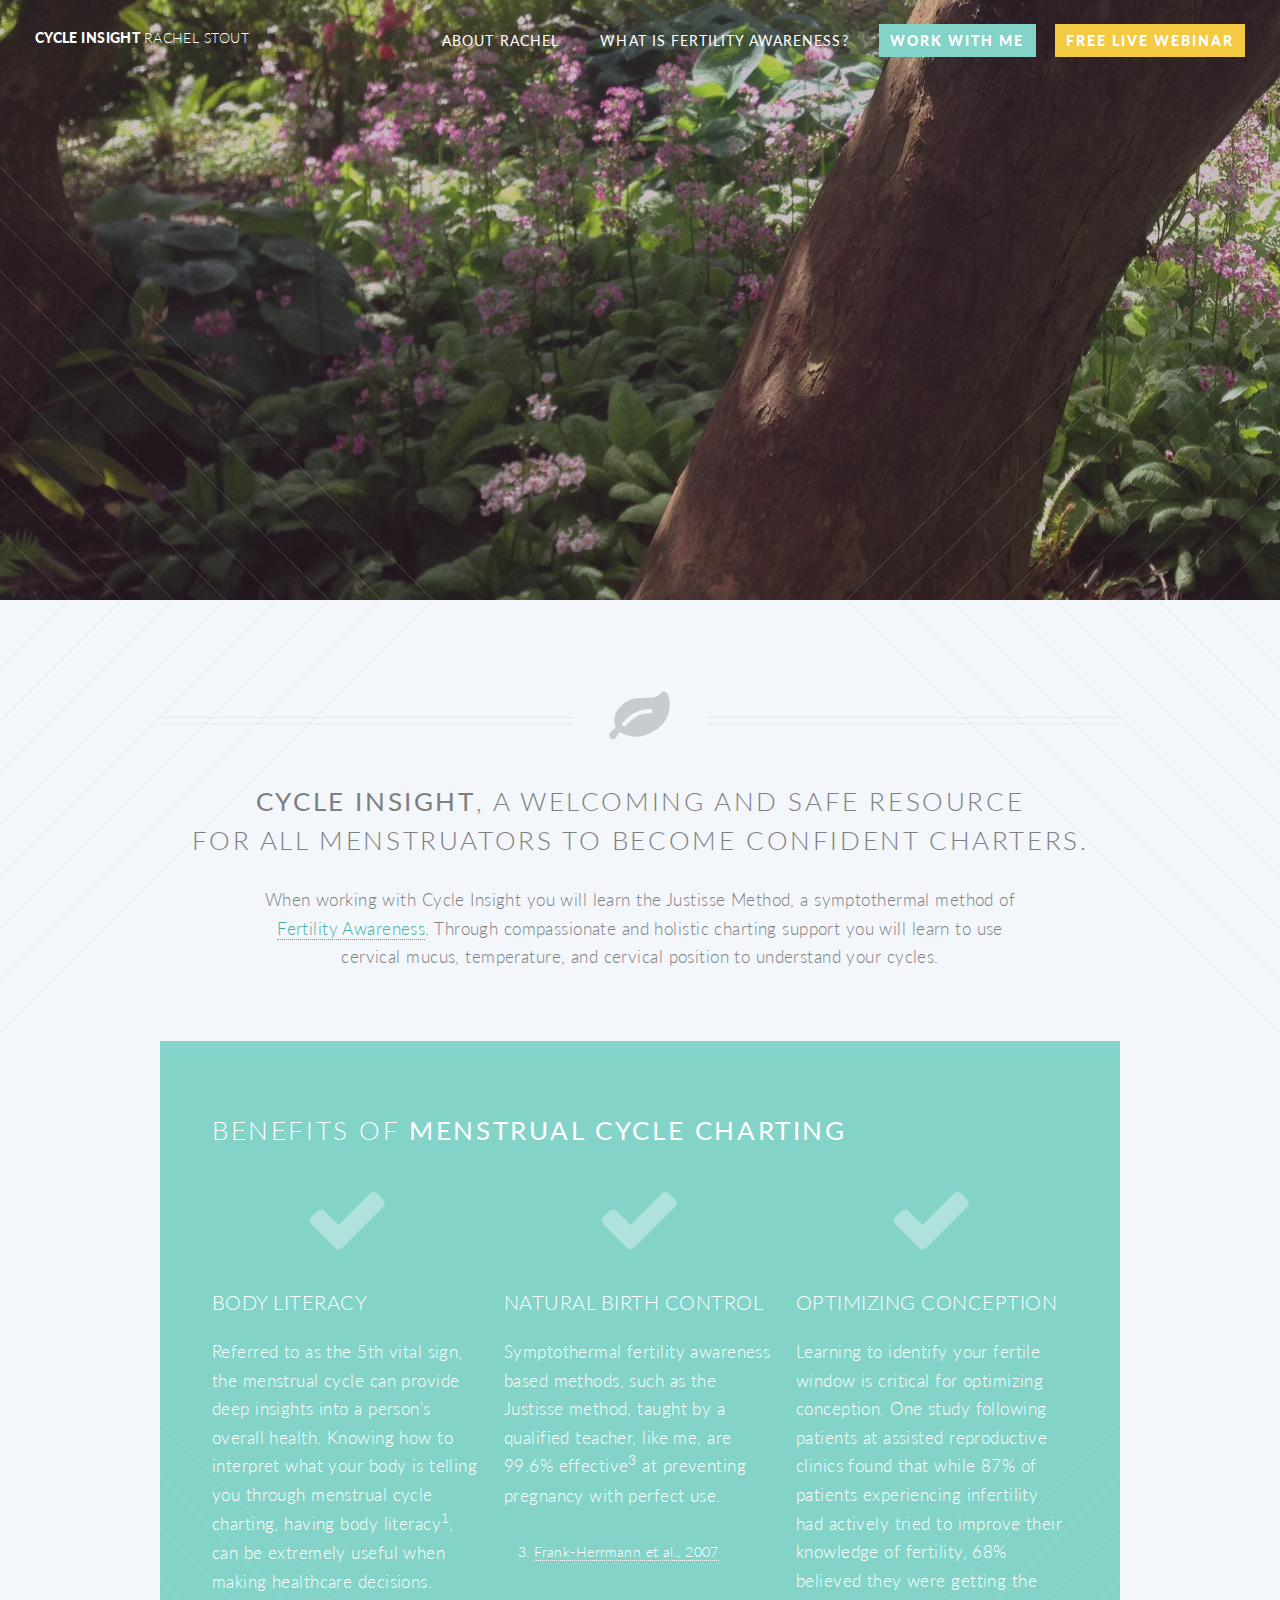
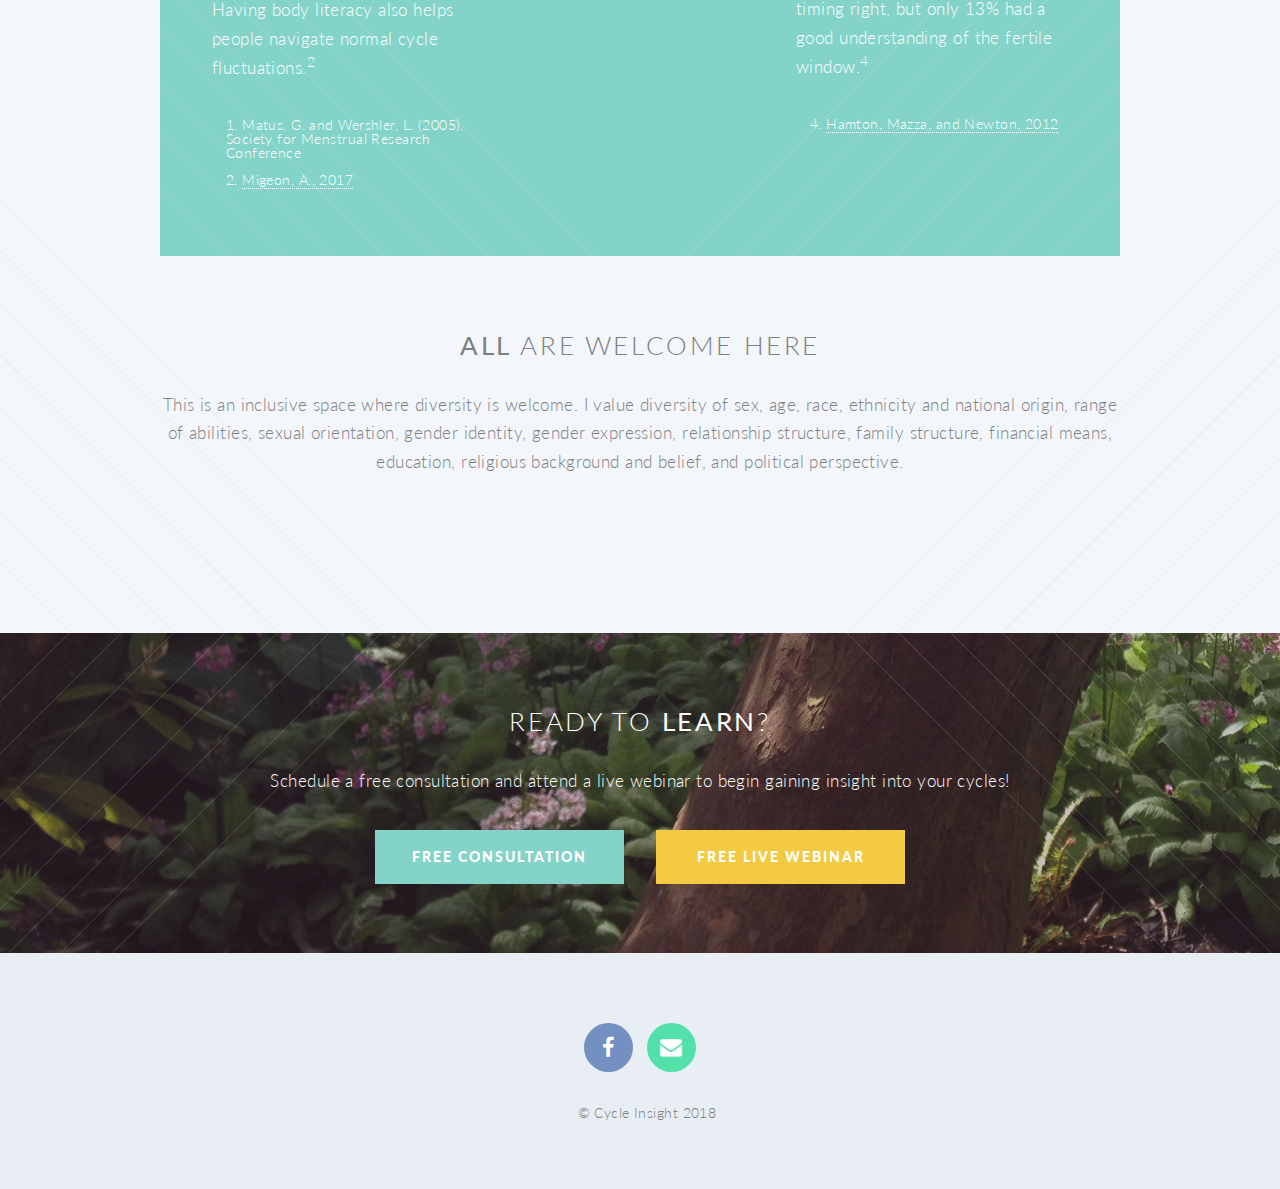
==== index.html @ 5d964f39 "Analytics added" ====
<!DOCTYPE HTML>
<!--
	Cycle Insight Index
-->
<html>
	<head>
		<script src="assets/js/gtag.js"></script>
		<title>Cycle Insight</title>
		<meta charset="utf-8" />
		<meta name="viewport" content="width=device-width, initial-scale=1, user-scalable=no" />
		<link rel="stylesheet" href="assets/css/main.css" />
		<noscript><link rel="stylesheet" href="assets/css/noscript.css" /></noscript>
	</head>
	<body class="index is-preload">
		<div id="page-wrapper">

			<!-- Header -->
				<header id="header" class="alt">
					<h1 id="logo"><a href="index.html">Cycle Insight <span>Rachel Stout</span></a></h1>
					<nav id="nav">
						<ul>
							<li class="current"><a href="about-rachel.html">About Rachel</a></li>
							<li class="current"><a href="fertility-awareness.html">What is Fertility Awareness?</a></li>
							<li><a href="work-with-me.html" class="button primary">Work with Me</a></li>
							<li><a href="webinar.html" class="button promo">Free Live Webinar</a></li>
						</ul>
					</nav>
				</header>

			<!-- Banner -->
				<section id="banner" style="background-image: url('assets/css/images/light-bl.svg'), url('assets/css/images/light-br.svg'), url('assets/css/images/overlay.png'), url('images/rhodie.JPG'); background-position: bottom left, bottom right, top left, top center;">

					<!--
						".inner" is set up as an inline-block so it automatically expands
						in both directions to fit whatever's inside it. This means it won't
						automatically wrap lines, so be sure to use line breaks where
						appropriate (<br />).
					-->
					<div class="inner">

						<header>
							<h2>Cycle Insight</h2>
						</header>
						<p>Justisse Method
						<br />
						Fertility Awareness Education
						<br />
						with <strong>Rachel Stout</strong></p>
						<footer>
							<ul class="buttons stacked">
								<li><a href="#main" class="button fit scrolly">Tell Me More</a></li>
							</ul>
						</footer>

					</div>

				</section>

			<!-- Main -->
				<article id="main">

					<header class="special container">
						<span class="icon fa-leaf"></span>
						<h2><strong>Cycle Insight</strong>, a welcoming and safe resource
						<br />
						for all menstruators to become confident charters.</h2>
						<p>When working with Cycle Insight you will learn the Justisse Method, a symptothermal method of
						<br />
						<a title="What is Fertility Awareness?" href="fertility-awareness.html">Fertility Awareness</a>. Through compassionate and holistic charting support you will learn to use 
						<br />
						cervical mucus, temperature, and cervical position to understand your cycles.</p>
					</header>

					<!-- One -->
						<section class="wrapper style2 container special-alt">
							<header>
								<h2>Benefits of <strong>Menstrual Cycle Charting</strong></h2>
							</header>
							<div class="row gtr-50">
								<div class="col-4 col-12-narrower">
									<section>
										<span class="icon featured fa-check"></span>
										<header>
											<h3>Body Literacy</h3>
										</header>
										<p>Referred to as the 5th vital sign, the menstrual cycle can provide deep insights into a person's overall health. Knowing how to interpret what your body is telling you through menstrual cycle charting, having body literacy<sup>1</sup>, can be extremely useful when making healthcare decisions. Having body literacy also helps people navigate normal cycle fluctuations.<sup>2</sup>  </p>
									</section>		
									<footer id="citation">
										<ul class="citation">
											<li>1. Matus, G. and Wershler, L. (2005). Society for Menstrual Research Conference
												<br>
												<br>
												2. <a href="https://naturalwomanhood.org/cycle-mindfulness-what-happens-when-you-teach-fertility-awareness-to-teen-girls/" target="_blank">Migeon, A., 2017</a></li>
										</ul>
									</footer>								
								</div>
								<div class="col-4 col-12-narrower">
									<section>
										<span class="icon featured fa-check"></span>
										<header>
											<h3>Natural Birth Control</h3>
										</header>
										<p>Symptothermal fertility awareness based methods, such as the Justisse method, taught by a qualified teacher, like me, are 99.6% effective<sup>3</sup> at preventing pregnancy with perfect use.</p>
									</section>
									<footer id="citation">
										<ul class="citation">
											<li>3. <a href="https://doi.org/10.1093/humrep/dem003" target="_blank">Frank-Herrmann et al., 2007</a></li>
										</ul>
									</footer>
									<!--Button
									<footer>
											<ul class="buttons">
												<li><a href="#cta" class="button">Teach me the Justisse Method</a></li>
											</ul>
									</footer>	
									-->
								</div>
								<div class="col-4 col-12-narrower">
									<section>
										<span class="icon featured fa-check"></span>
										<header>
											<h3>Optimizing Conception</h3>
										</header>
										<p>Learning to identify your fertile window is critical for optimizing conception. One study following patients at assisted reproductive clinics found that while 87% of patients experiencing infertility had actively tried to improve their knowledge of fertility, 68% believed they were getting the timing right, but only 13% had a good understanding of the fertile window.<sup>4</sup></p>
									</section>
									<footer id="citation">
											<ul class="citation">
												<li>4. <a href="https://doi.org/10.1111/j.1365-2648.2012.06095.x" target="_blank">Hamton, Mazza, and Newton, 2012</a></li>
											</ul>
										</footer>
								</div>

							</div>
						</section>
				<!-- Two -->
					<section class="wrapper style1 container special">
						<h2><strong>All</strong> are welcome here
						</h2>
						<p>This is an inclusive space where diversity is welcome. I value diversity of sex, age, race, ethnicity and
						national origin, range of abilities, sexual orientation, gender identity, gender expression, relationship structure,
						family structure, financial means, education, religious background and belief, and political perspective.
						</p>
					</section>
				</article>

			<!-- CTA -->
				<section id="cta" style="background-image: url('assets/css/images/light-tl.svg'), url('assets/css/images/light-tr.svg'), url('assets/css/images/overlay.png'), url('images/rhodie.JPG'); background-position: top left, top right, top left, bottom center;">
			
					<header>
						<h2>Ready to <strong>learn</strong>?</h2>
						<p>Schedule a free consultation and attend a live webinar to begin gaining insight into your cycles!</p>
					</header>
					<footer>
						<ul class="buttons">
							<li><a href="https://intakeq.com/booking/fedjic?serviceId=7f5c5184-c394-453c-b98b-23b47ec29991" target="_blank" class="button primary">Free Consultation</a></li>
							<li><a href="webinar.html" class="button promo">Free Live Webinar</a></li>
						</ul>
					</footer>

				</section>

			<!-- Footer -->
				<footer id="footer">

					<ul class="icons">
						<li><a href="#" class="icon circle fa-facebook"><span class="label">Facebook</span></a></li>
						<li><a href="contact.html" class="icon circle fa-envelope"><span class="label">Envelope</span></a></li>
					</ul>

					<ul class="copyright">
						<li>&copy; Cycle Insight 2018</li>
					</ul>

				</footer>

		</div>

		<!-- Scripts -->
			<script src="assets/js/jquery.min.js"></script>
			<script src="assets/js/jquery.dropotron.min.js"></script>
			<script src="assets/js/jquery.scrolly.min.js"></script>
			<script src="assets/js/jquery.scrollex.min.js"></script>
			<script src="assets/js/browser.min.js"></script>
			<script src="assets/js/breakpoints.min.js"></script>
			<script src="assets/js/util.js"></script>
			<script src="assets/js/main.js"></script>

	</body>
</html>
---- assets/css/main.css ----
@import url("font-awesome.min.css");
@import url("https://fonts.googleapis.com/css?family=Lato:300,400,900");

/*
	Cycle Insight
*/

html, body, div, span, applet, object,
iframe, h1, h2, h3, h4, h5, h6, p, blockquote,
pre, a, abbr, acronym, address, big, cite,
code, del, dfn, em, img, ins, kbd, q, s, samp,
small, strike, strong, sub, sup, tt, var, b,
u, i, center, dl, dt, dd, ol, ul, li, fieldset,
form, label, legend, table, caption, tbody,
tfoot, thead, tr, th, td, article, aside,
canvas, details, embed, figure, figcaption,
footer, header, hgroup, menu, nav, output, ruby,
section, summary, time, mark, audio, video {
	margin: 0;
	padding: 0;
	border: 0;
	font-size: 100%;
	font: inherit;
	vertical-align: baseline;}

article, aside, details, figcaption, figure,
footer, header, hgroup, menu, nav, section {
	display: block;}

body {
	line-height: 1;
}

ol, ul {
	list-style: none;
}

blockquote, q {
	quotes: none;
}

	blockquote:before, blockquote:after, q:before, q:after {
		content: '';
		content: none;
	}

table {
	border-collapse: collapse;
	border-spacing: 0;
}

body {
	-webkit-text-size-adjust: none;
}

mark {
	background-color: transparent;
	color: inherit;
}

input::-moz-focus-inner {
	border: 0;
	padding: 0;
}

input, select, textarea {
	-moz-appearance: none;
	-webkit-appearance: none;
	-ms-appearance: none;
	appearance: none;
}

/* Basic */

	html {
		box-sizing: border-box;
	}

	*, *:before, *:after {
		box-sizing: inherit;
	}

	body {
		background: #f3f6fa;
	}

		body.is-preload *, body.is-preload *:before, body.is-preload *:after {
			-moz-animation: none !important;
			-webkit-animation: none !important;
			-ms-animation: none !important;
			animation: none !important;
			-moz-transition: none !important;
			-webkit-transition: none !important;
			-ms-transition: none !important;
			transition: none !important;
		}

	body, input, select, textarea {
		color: #7c8081;
		font-family: 'Lato', sans-serif;
		font-size: 15pt;
		font-weight: 300;
		letter-spacing: 0.025em;
		line-height: 1.75em;
	}

	a {
		-moz-transition: color 0.2s ease-in-out, border-color 0.2s ease-in-out, background-color 0.2s ease-in-out;
		-webkit-transition: color 0.2s ease-in-out, border-color 0.2s ease-in-out, background-color 0.2s ease-in-out;
		-ms-transition: color 0.2s ease-in-out, border-color 0.2s ease-in-out, background-color 0.2s ease-in-out;
		transition: color 0.2s ease-in-out, border-color 0.2s ease-in-out, background-color 0.2s ease-in-out;
		color: #3fb1a3;
		text-decoration: none;
		border-bottom: dotted 1px;
	}

		a:hover {
			border-bottom-color: transparent;
		}

	strong, b {
		font-weight: 400;
	}

	p, ul, ol, dl, table, blockquote {
		margin: 0 0 2em 0;
	}

	h1, h2, h3, h4, h5, h6 {
		color: inherit;
		font-weight: 300;
		line-height: 1.75em;
		margin-bottom: 1em;
		text-transform: uppercase;
	}

		h1 a, h2 a, h3 a, h4 a, h5 a, h6 a {
			color: inherit;
			text-decoration: none;
			border: 0;
		}

	h2 {
		font-size: 1.5em;
		letter-spacing: 0.1em;
	}

	h3 {
		font-size: 1.15em;
		letter-spacing: 0.025em;
	}

	sub {
		font-size: 0.8em;
		position: relative;
		top: 0.5em;
	}

	sup {
		font-size: 0.8em;
		position: relative;
		top: -0.5em;
	}

	hr {
		border-top: solid 1px rgba(124, 128, 129, 0.2);
		border: 0;
		margin-bottom: 1.5em;
	}

	blockquote {
		border-left: solid 0.5em rgba(124, 128, 129, 0.2);
		font-style: italic;
		padding: 1em 0 1em 2em;
	}

/* Container */

	.container {
		margin: 0 auto;
		max-width: 100%;
		width: 1400px;
	}

		.container.medium {
			width: 1050px;
		}

		@media screen and (max-width: 1680px) {

			.container {
				width: 1200px;
			}

				.container.medium {
					width: 900px;
				}

		}

		@media screen and (max-width: 1280px) {

			.container {
				width: 960px;
			}

				.container.medium {
					width: 735px;
				}

		}

		@media screen and (max-width: 1148px) {

			.container {
				width: 95%;
			}

				.container.medium {
					width: 71.25%;
				}

		}

		@media screen and (max-width: 840px) {

			.container {
				width: 95%;
			}

				.container.medium {
					width: 95%;
				}

		}

		@media screen and (max-width: 736px) {

			.container {
				width: 100%;
			}

				.container.medium {
					width: 100%;
				}

		}

/* Row */

	.row {
		display: flex;
		flex-wrap: wrap;
		box-sizing: border-box;
		align-items: stretch;
	}

		.row > * {
			box-sizing: border-box;
		}

		.row.gtr-uniform > * > :last-child {
			margin-bottom: 0;
		}

		.row.aln-left {
			justify-content: flex-start;
		}

		.row.aln-center {
			justify-content: center;
		}

		.row.aln-right {
			justify-content: flex-end;
		}

		.row.aln-top {
			align-items: flex-start;
		}

		.row.aln-middle {
			align-items: center;
		}

		.row.aln-bottom {
			align-items: flex-end;
		}

		.row > .imp {
			order: -1;
		}

		.row > .col-1 {
			width: 8.3333333333%;
		}

		.row > .off-1 {
			margin-left: 8.3333333333%;
		}

		.row > .col-2 {
			width: 16.6666666667%;
		}

		.row > .off-2 {
			margin-left: 16.6666666667%;
		}

		.row > .col-3 {
			width: 25%;
		}

		.row > .off-3 {
			margin-left: 25%;
		}

		.row > .col-4 {
			width: 33.3333333333%;
		}

		.row > .off-4 {
			margin-left: 33.3333333333%;
		}

		.row > .col-5 {
			width: 41.6666666667%;
		}

		.row > .off-5 {
			margin-left: 41.6666666667%;
		}

		.row > .col-6 {
			width: 50%;
		}

		.row > .off-6 {
			margin-left: 50%;
		}

		.row > .col-7 {
			width: 58.3333333333%;
		}

		.row > .off-7 {
			margin-left: 58.3333333333%;
		}

		.row > .col-8 {
			width: 66.6666666667%;
		}

		.row > .off-8 {
			margin-left: 66.6666666667%;
		}

		.row > .col-9 {
			width: 75%;
		}

		.row > .off-9 {
			margin-left: 75%;
		}

		.row > .col-10 {
			width: 83.3333333333%;
		}

		.row > .off-10 {
			margin-left: 83.3333333333%;
		}

		.row > .col-11 {
			width: 91.6666666667%;
		}

		.row > .off-11 {
			margin-left: 91.6666666667%;
		}

		.row > .col-12 {
			width: 100%;
		}

		.row > .off-12 {
			margin-left: 100%;
		}

		.row.gtr-0 {
			margin-top: 0px;
			margin-left: 0px;
		}

			.row.gtr-0 > * {
				padding: 0px 0 0 0px;
			}

			.row.gtr-0.gtr-uniform {
				margin-top: 0px;
			}

				.row.gtr-0.gtr-uniform > * {
					padding-top: 0px;
				}

		.row.gtr-25 {
			margin-top: -12.5px;
			margin-left: -12.5px;
		}

			.row.gtr-25 > * {
				padding: 12.5px 0 0 12.5px;
			}

			.row.gtr-25.gtr-uniform {
				margin-top: -12.5px;
			}

				.row.gtr-25.gtr-uniform > * {
					padding-top: 12.5px;
				}

		.row.gtr-50 {
			margin-top: -25px;
			margin-left: -25px;
		}

			.row.gtr-50 > * {
				padding: 25px 0 0 25px;
			}

			.row.gtr-50.gtr-uniform {
				margin-top: -25px;
			}

				.row.gtr-50.gtr-uniform > * {
					padding-top: 25px;
				}

		.row {
			margin-top: -50px;
			margin-left: -50px;
		}

			.row > * {
				padding: 50px 0 0 50px;
			}

			.row.gtr-uniform {
				margin-top: -50px;
			}

				.row.gtr-uniform > * {
					padding-top: 50px;
				}

		.row.gtr-150 {
			margin-top: -75px;
			margin-left: -75px;
		}

			.row.gtr-150 > * {
				padding: 75px 0 0 75px;
			}

			.row.gtr-150.gtr-uniform {
				margin-top: -75px;
			}

				.row.gtr-150.gtr-uniform > * {
					padding-top: 75px;
				}

		.row.gtr-200 {
			margin-top: -100px;
			margin-left: -100px;
		}

			.row.gtr-200 > * {
				padding: 100px 0 0 100px;
			}

			.row.gtr-200.gtr-uniform {
				margin-top: -100px;
			}

				.row.gtr-200.gtr-uniform > * {
					padding-top: 100px;
				}

		@media screen and (max-width: 1680px) {

			.row {
				display: flex;
				flex-wrap: wrap;
				box-sizing: border-box;
				align-items: stretch;
			}

				.row > * {
					box-sizing: border-box;
				}

				.row.gtr-uniform > * > :last-child {
					margin-bottom: 0;
				}

				.row.aln-left {
					justify-content: flex-start;
				}

				.row.aln-center {
					justify-content: center;
				}

				.row.aln-right {
					justify-content: flex-end;
				}

				.row.aln-top {
					align-items: flex-start;
				}

				.row.aln-middle {
					align-items: center;
				}

				.row.aln-bottom {
					align-items: flex-end;
				}

				.row > .imp-wide {
					order: -1;
				}

				.row > .col-1-wide {
					width: 8.3333333333%;
				}

				.row > .off-1-wide {
					margin-left: 8.3333333333%;
				}

				.row > .col-2-wide {
					width: 16.6666666667%;
				}

				.row > .off-2-wide {
					margin-left: 16.6666666667%;
				}

				.row > .col-3-wide {
					width: 25%;
				}

				.row > .off-3-wide {
					margin-left: 25%;
				}

				.row > .col-4-wide {
					width: 33.3333333333%;
				}

				.row > .off-4-wide {
					margin-left: 33.3333333333%;
				}

				.row > .col-5-wide {
					width: 41.6666666667%;
				}

				.row > .off-5-wide {
					margin-left: 41.6666666667%;
				}

				.row > .col-6-wide {
					width: 50%;
				}

				.row > .off-6-wide {
					margin-left: 50%;
				}

				.row > .col-7-wide {
					width: 58.3333333333%;
				}

				.row > .off-7-wide {
					margin-left: 58.3333333333%;
				}

				.row > .col-8-wide {
					width: 66.6666666667%;
				}

				.row > .off-8-wide {
					margin-left: 66.6666666667%;
				}

				.row > .col-9-wide {
					width: 75%;
				}

				.row > .off-9-wide {
					margin-left: 75%;
				}

				.row > .col-10-wide {
					width: 83.3333333333%;
				}

				.row > .off-10-wide {
					margin-left: 83.3333333333%;
				}

				.row > .col-11-wide {
					width: 91.6666666667%;
				}

				.row > .off-11-wide {
					margin-left: 91.6666666667%;
				}

				.row > .col-12-wide {
					width: 100%;
				}

				.row > .off-12-wide {
					margin-left: 100%;
				}

				.row.gtr-0 {
					margin-top: 0px;
					margin-left: 0px;
				}

					.row.gtr-0 > * {
						padding: 0px 0 0 0px;
					}

					.row.gtr-0.gtr-uniform {
						margin-top: 0px;
					}

						.row.gtr-0.gtr-uniform > * {
							padding-top: 0px;
						}

				.row.gtr-25 {
					margin-top: -10px;
					margin-left: -10px;
				}

					.row.gtr-25 > * {
						padding: 10px 0 0 10px;
					}

					.row.gtr-25.gtr-uniform {
						margin-top: -10px;
					}

						.row.gtr-25.gtr-uniform > * {
							padding-top: 10px;
						}

				.row.gtr-50 {
					margin-top: -20px;
					margin-left: -20px;
				}

					.row.gtr-50 > * {
						padding: 20px 0 0 20px;
					}

					.row.gtr-50.gtr-uniform {
						margin-top: -20px;
					}

						.row.gtr-50.gtr-uniform > * {
							padding-top: 20px;
						}

				.row {
					margin-top: -40px;
					margin-left: -40px;
				}

					.row > * {
						padding: 40px 0 0 40px;
					}

					.row.gtr-uniform {
						margin-top: -40px;
					}

						.row.gtr-uniform > * {
							padding-top: 40px;
						}

				.row.gtr-150 {
					margin-top: -60px;
					margin-left: -60px;
				}

					.row.gtr-150 > * {
						padding: 60px 0 0 60px;
					}

					.row.gtr-150.gtr-uniform {
						margin-top: -60px;
					}

						.row.gtr-150.gtr-uniform > * {
							padding-top: 60px;
						}

				.row.gtr-200 {
					margin-top: -80px;
					margin-left: -80px;
				}

					.row.gtr-200 > * {
						padding: 80px 0 0 80px;
					}

					.row.gtr-200.gtr-uniform {
						margin-top: -80px;
					}

						.row.gtr-200.gtr-uniform > * {
							padding-top: 80px;
						}

		}

		@media screen and (max-width: 1280px) {

			.row {
				display: flex;
				flex-wrap: wrap;
				box-sizing: border-box;
				align-items: stretch;
			}

				.row > * {
					box-sizing: border-box;
				}

				.row.gtr-uniform > * > :last-child {
					margin-bottom: 0;
				}

				.row.aln-left {
					justify-content: flex-start;
				}

				.row.aln-center {
					justify-content: center;
				}

				.row.aln-right {
					justify-content: flex-end;
				}

				.row.aln-top {
					align-items: flex-start;
				}

				.row.aln-middle {
					align-items: center;
				}

				.row.aln-bottom {
					align-items: flex-end;
				}

				.row > .imp-normal {
					order: -1;
				}

				.row > .col-1-normal {
					width: 8.3333333333%;
				}

				.row > .off-1-normal {
					margin-left: 8.3333333333%;
				}

				.row > .col-2-normal {
					width: 16.6666666667%;
				}

				.row > .off-2-normal {
					margin-left: 16.6666666667%;
				}

				.row > .col-3-normal {
					width: 25%;
				}

				.row > .off-3-normal {
					margin-left: 25%;
				}

				.row > .col-4-normal {
					width: 33.3333333333%;
				}

				.row > .off-4-normal {
					margin-left: 33.3333333333%;
				}

				.row > .col-5-normal {
					width: 41.6666666667%;
				}

				.row > .off-5-normal {
					margin-left: 41.6666666667%;
				}

				.row > .col-6-normal {
					width: 50%;
				}

				.row > .off-6-normal {
					margin-left: 50%;
				}

				.row > .col-7-normal {
					width: 58.3333333333%;
				}

				.row > .off-7-normal {
					margin-left: 58.3333333333%;
				}

				.row > .col-8-normal {
					width: 66.6666666667%;
				}

				.row > .off-8-normal {
					margin-left: 66.6666666667%;
				}

				.row > .col-9-normal {
					width: 75%;
				}

				.row > .off-9-normal {
					margin-left: 75%;
				}

				.row > .col-10-normal {
					width: 83.3333333333%;
				}

				.row > .off-10-normal {
					margin-left: 83.3333333333%;
				}

				.row > .col-11-normal {
					width: 91.6666666667%;
				}

				.row > .off-11-normal {
					margin-left: 91.6666666667%;
				}

				.row > .col-12-normal {
					width: 100%;
				}

				.row > .off-12-normal {
					margin-left: 100%;
				}

				.row.gtr-0 {
					margin-top: 0px;
					margin-left: 0px;
				}

					.row.gtr-0 > * {
						padding: 0px 0 0 0px;
					}

					.row.gtr-0.gtr-uniform {
						margin-top: 0px;
					}

						.row.gtr-0.gtr-uniform > * {
							padding-top: 0px;
						}

				.row.gtr-25 {
					margin-top: -10px;
					margin-left: -10px;
				}

					.row.gtr-25 > * {
						padding: 10px 0 0 10px;
					}

					.row.gtr-25.gtr-uniform {
						margin-top: -10px;
					}

						.row.gtr-25.gtr-uniform > * {
							padding-top: 10px;
						}

				.row.gtr-50 {
					margin-top: -20px;
					margin-left: -20px;
				}

					.row.gtr-50 > * {
						padding: 20px 0 0 20px;
					}

					.row.gtr-50.gtr-uniform {
						margin-top: -20px;
					}

						.row.gtr-50.gtr-uniform > * {
							padding-top: 20px;
						}

				.row {
					margin-top: -40px;
					margin-left: -40px;
				}

					.row > * {
						padding: 40px 0 0 40px;
					}

					.row.gtr-uniform {
						margin-top: -40px;
					}

						.row.gtr-uniform > * {
							padding-top: 40px;
						}

				.row.gtr-150 {
					margin-top: -60px;
					margin-left: -60px;
				}

					.row.gtr-150 > * {
						padding: 60px 0 0 60px;
					}

					.row.gtr-150.gtr-uniform {
						margin-top: -60px;
					}

						.row.gtr-150.gtr-uniform > * {
							padding-top: 60px;
						}

				.row.gtr-200 {
					margin-top: -80px;
					margin-left: -80px;
				}

					.row.gtr-200 > * {
						padding: 80px 0 0 80px;
					}

					.row.gtr-200.gtr-uniform {
						margin-top: -80px;
					}

						.row.gtr-200.gtr-uniform > * {
							padding-top: 80px;
						}

		}

		@media screen and (max-width: 1148px) {

			.row {
				display: flex;
				flex-wrap: wrap;
				box-sizing: border-box;
				align-items: stretch;
			}

				.row > * {
					box-sizing: border-box;
				}

				.row.gtr-uniform > * > :last-child {
					margin-bottom: 0;
				}

				.row.aln-left {
					justify-content: flex-start;
				}

				.row.aln-center {
					justify-content: center;
				}

				.row.aln-right {
					justify-content: flex-end;
				}

				.row.aln-top {
					align-items: flex-start;
				}

				.row.aln-middle {
					align-items: center;
				}

				.row.aln-bottom {
					align-items: flex-end;
				}

				.row > .imp-narrow {
					order: -1;
				}

				.row > .col-1-narrow {
					width: 8.3333333333%;
				}

				.row > .off-1-narrow {
					margin-left: 8.3333333333%;
				}

				.row > .col-2-narrow {
					width: 16.6666666667%;
				}

				.row > .off-2-narrow {
					margin-left: 16.6666666667%;
				}

				.row > .col-3-narrow {
					width: 25%;
				}

				.row > .off-3-narrow {
					margin-left: 25%;
				}

				.row > .col-4-narrow {
					width: 33.3333333333%;
				}

				.row > .off-4-narrow {
					margin-left: 33.3333333333%;
				}

				.row > .col-5-narrow {
					width: 41.6666666667%;
				}

				.row > .off-5-narrow {
					margin-left: 41.6666666667%;
				}

				.row > .col-6-narrow {
					width: 50%;
				}

				.row > .off-6-narrow {
					margin-left: 50%;
				}

				.row > .col-7-narrow {
					width: 58.3333333333%;
				}

				.row > .off-7-narrow {
					margin-left: 58.3333333333%;
				}

				.row > .col-8-narrow {
					width: 66.6666666667%;
				}

				.row > .off-8-narrow {
					margin-left: 66.6666666667%;
				}

				.row > .col-9-narrow {
					width: 75%;
				}

				.row > .off-9-narrow {
					margin-left: 75%;
				}

				.row > .col-10-narrow {
					width: 83.3333333333%;
				}

				.row > .off-10-narrow {
					margin-left: 83.3333333333%;
				}

				.row > .col-11-narrow {
					width: 91.6666666667%;
				}

				.row > .off-11-narrow {
					margin-left: 91.6666666667%;
				}

				.row > .col-12-narrow {
					width: 100%;
				}

				.row > .off-12-narrow {
					margin-left: 100%;
				}

				.row.gtr-0 {
					margin-top: 0px;
					margin-left: 0px;
				}

					.row.gtr-0 > * {
						padding: 0px 0 0 0px;
					}

					.row.gtr-0.gtr-uniform {
						margin-top: 0px;
					}

						.row.gtr-0.gtr-uniform > * {
							padding-top: 0px;
						}

				.row.gtr-25 {
					margin-top: -7.5px;
					margin-left: -7.5px;
				}

					.row.gtr-25 > * {
						padding: 7.5px 0 0 7.5px;
					}

					.row.gtr-25.gtr-uniform {
						margin-top: -7.5px;
					}

						.row.gtr-25.gtr-uniform > * {
							padding-top: 7.5px;
						}

				.row.gtr-50 {
					margin-top: -15px;
					margin-left: -15px;
				}

					.row.gtr-50 > * {
						padding: 15px 0 0 15px;
					}

					.row.gtr-50.gtr-uniform {
						margin-top: -15px;
					}

						.row.gtr-50.gtr-uniform > * {
							padding-top: 15px;
						}

				.row {
					margin-top: -30px;
					margin-left: -30px;
				}

					.row > * {
						padding: 30px 0 0 30px;
					}

					.row.gtr-uniform {
						margin-top: -30px;
					}

						.row.gtr-uniform > * {
							padding-top: 30px;
						}

				.row.gtr-150 {
					margin-top: -45px;
					margin-left: -45px;
				}

					.row.gtr-150 > * {
						padding: 45px 0 0 45px;
					}

					.row.gtr-150.gtr-uniform {
						margin-top: -45px;
					}

						.row.gtr-150.gtr-uniform > * {
							padding-top: 45px;
						}

				.row.gtr-200 {
					margin-top: -60px;
					margin-left: -60px;
				}

					.row.gtr-200 > * {
						padding: 60px 0 0 60px;
					}

					.row.gtr-200.gtr-uniform {
						margin-top: -60px;
					}

						.row.gtr-200.gtr-uniform > * {
							padding-top: 60px;
						}

		}

		@media screen and (max-width: 840px) {

			.row {
				display: flex;
				flex-wrap: wrap;
				box-sizing: border-box;
				align-items: stretch;
			}

				.row > * {
					box-sizing: border-box;
				}

				.row.gtr-uniform > * > :last-child {
					margin-bottom: 0;
				}

				.row.aln-left {
					justify-content: flex-start;
				}

				.row.aln-center {
					justify-content: center;
				}

				.row.aln-right {
					justify-content: flex-end;
				}

				.row.aln-top {
					align-items: flex-start;
				}

				.row.aln-middle {
					align-items: center;
				}

				.row.aln-bottom {
					align-items: flex-end;
				}

				.row > .imp-narrower {
					order: -1;
				}

				.row > .col-1-narrower {
					width: 8.3333333333%;
				}

				.row > .off-1-narrower {
					margin-left: 8.3333333333%;
				}

				.row > .col-2-narrower {
					width: 16.6666666667%;
				}

				.row > .off-2-narrower {
					margin-left: 16.6666666667%;
				}

				.row > .col-3-narrower {
					width: 25%;
				}

				.row > .off-3-narrower {
					margin-left: 25%;
				}

				.row > .col-4-narrower {
					width: 33.3333333333%;
				}

				.row > .off-4-narrower {
					margin-left: 33.3333333333%;
				}

				.row > .col-5-narrower {
					width: 41.6666666667%;
				}

				.row > .off-5-narrower {
					margin-left: 41.6666666667%;
				}

				.row > .col-6-narrower {
					width: 50%;
				}

				.row > .off-6-narrower {
					margin-left: 50%;
				}

				.row > .col-7-narrower {
					width: 58.3333333333%;
				}

				.row > .off-7-narrower {
					margin-left: 58.3333333333%;
				}

				.row > .col-8-narrower {
					width: 66.6666666667%;
				}

				.row > .off-8-narrower {
					margin-left: 66.6666666667%;
				}

				.row > .col-9-narrower {
					width: 75%;
				}

				.row > .off-9-narrower {
					margin-left: 75%;
				}

				.row > .col-10-narrower {
					width: 83.3333333333%;
				}

				.row > .off-10-narrower {
					margin-left: 83.3333333333%;
				}

				.row > .col-11-narrower {
					width: 91.6666666667%;
				}

				.row > .off-11-narrower {
					margin-left: 91.6666666667%;
				}

				.row > .col-12-narrower {
					width: 100%;
				}

				.row > .off-12-narrower {
					margin-left: 100%;
				}

				.row.gtr-0 {
					margin-top: 0px;
					margin-left: 0px;
				}

					.row.gtr-0 > * {
						padding: 0px 0 0 0px;
					}

					.row.gtr-0.gtr-uniform {
						margin-top: 0px;
					}

						.row.gtr-0.gtr-uniform > * {
							padding-top: 0px;
						}

				.row.gtr-25 {
					margin-top: -7.5px;
					margin-left: -7.5px;
				}

					.row.gtr-25 > * {
						padding: 7.5px 0 0 7.5px;
					}

					.row.gtr-25.gtr-uniform {
						margin-top: -7.5px;
					}

						.row.gtr-25.gtr-uniform > * {
							padding-top: 7.5px;
						}

				.row.gtr-50 {
					margin-top: -15px;
					margin-left: -15px;
				}

					.row.gtr-50 > * {
						padding: 15px 0 0 15px;
					}

					.row.gtr-50.gtr-uniform {
						margin-top: -15px;
					}

						.row.gtr-50.gtr-uniform > * {
							padding-top: 15px;
						}

				.row {
					margin-top: -30px;
					margin-left: -30px;
				}

					.row > * {
						padding: 30px 0 0 30px;
					}

					.row.gtr-uniform {
						margin-top: -30px;
					}

						.row.gtr-uniform > * {
							padding-top: 30px;
						}

				.row.gtr-150 {
					margin-top: -45px;
					margin-left: -45px;
				}

					.row.gtr-150 > * {
						padding: 45px 0 0 45px;
					}

					.row.gtr-150.gtr-uniform {
						margin-top: -45px;
					}

						.row.gtr-150.gtr-uniform > * {
							padding-top: 45px;
						}

				.row.gtr-200 {
					margin-top: -60px;
					margin-left: -60px;
				}

					.row.gtr-200 > * {
						padding: 60px 0 0 60px;
					}

					.row.gtr-200.gtr-uniform {
						margin-top: -60px;
					}

						.row.gtr-200.gtr-uniform > * {
							padding-top: 60px;
						}

		}

		@media screen and (max-width: 736px) {

			.row {
				display: flex;
				flex-wrap: wrap;
				box-sizing: border-box;
				align-items: stretch;
			}

				.row > * {
					box-sizing: border-box;
				}

				.row.gtr-uniform > * > :last-child {
					margin-bottom: 0;
				}

				.row.aln-left {
					justify-content: flex-start;
				}

				.row.aln-center {
					justify-content: center;
				}

				.row.aln-right {
					justify-content: flex-end;
				}

				.row.aln-top {
					align-items: flex-start;
				}

				.row.aln-middle {
					align-items: center;
				}

				.row.aln-bottom {
					align-items: flex-end;
				}

				.row > .imp-mobile {
					order: -1;
				}

				.row > .col-1-mobile {
					width: 8.3333333333%;
				}

				.row > .off-1-mobile {
					margin-left: 8.3333333333%;
				}

				.row > .col-2-mobile {
					width: 16.6666666667%;
				}

				.row > .off-2-mobile {
					margin-left: 16.6666666667%;
				}

				.row > .col-3-mobile {
					width: 25%;
				}

				.row > .off-3-mobile {
					margin-left: 25%;
				}

				.row > .col-4-mobile {
					width: 33.3333333333%;
				}

				.row > .off-4-mobile {
					margin-left: 33.3333333333%;
				}

				.row > .col-5-mobile {
					width: 41.6666666667%;
				}

				.row > .off-5-mobile {
					margin-left: 41.6666666667%;
				}

				.row > .col-6-mobile {
					width: 50%;
				}

				.row > .off-6-mobile {
					margin-left: 50%;
				}

				.row > .col-7-mobile {
					width: 58.3333333333%;
				}

				.row > .off-7-mobile {
					margin-left: 58.3333333333%;
				}

				.row > .col-8-mobile {
					width: 66.6666666667%;
				}

				.row > .off-8-mobile {
					margin-left: 66.6666666667%;
				}

				.row > .col-9-mobile {
					width: 75%;
				}

				.row > .off-9-mobile {
					margin-left: 75%;
				}

				.row > .col-10-mobile {
					width: 83.3333333333%;
				}

				.row > .off-10-mobile {
					margin-left: 83.3333333333%;
				}

				.row > .col-11-mobile {
					width: 91.6666666667%;
				}

				.row > .off-11-mobile {
					margin-left: 91.6666666667%;
				}

				.row > .col-12-mobile {
					width: 100%;
				}

				.row > .off-12-mobile {
					margin-left: 100%;
				}

				.row.gtr-0 {
					margin-top: 0px;
					margin-left: 0px;
				}

					.row.gtr-0 > * {
						padding: 0px 0 0 0px;
					}

					.row.gtr-0.gtr-uniform {
						margin-top: 0px;
					}

						.row.gtr-0.gtr-uniform > * {
							padding-top: 0px;
						}

				.row.gtr-25 {
					margin-top: -7.5px;
					margin-left: -7.5px;
				}

					.row.gtr-25 > * {
						padding: 7.5px 0 0 7.5px;
					}

					.row.gtr-25.gtr-uniform {
						margin-top: -7.5px;
					}

						.row.gtr-25.gtr-uniform > * {
							padding-top: 7.5px;
						}

				.row.gtr-50 {
					margin-top: -15px;
					margin-left: -15px;
				}

					.row.gtr-50 > * {
						padding: 15px 0 0 15px;
					}

					.row.gtr-50.gtr-uniform {
						margin-top: -15px;
					}

						.row.gtr-50.gtr-uniform > * {
							padding-top: 15px;
						}

				.row {
					margin-top: -30px;
					margin-left: -30px;
				}

					.row > * {
						padding: 30px 0 0 30px;
					}

					.row.gtr-uniform {
						margin-top: -30px;
					}

						.row.gtr-uniform > * {
							padding-top: 30px;
						}

				.row.gtr-150 {
					margin-top: -45px;
					margin-left: -45px;
				}

					.row.gtr-150 > * {
						padding: 45px 0 0 45px;
					}

					.row.gtr-150.gtr-uniform {
						margin-top: -45px;
					}

						.row.gtr-150.gtr-uniform > * {
							padding-top: 45px;
						}

				.row.gtr-200 {
					margin-top: -60px;
					margin-left: -60px;
				}

					.row.gtr-200 > * {
						padding: 60px 0 0 60px;
					}

					.row.gtr-200.gtr-uniform {
						margin-top: -60px;
					}

						.row.gtr-200.gtr-uniform > * {
							padding-top: 60px;
						}

		}

/* Section/Article */

	section.special, article.special {
		text-align: center;
	}

	header.major {
		padding-bottom: 2em;
	}

	header.special {
		margin-bottom: 5em;
		padding-top: 7em;
		position: relative;
		text-align: center;
	}

		header.special:before, header.special:after {
			border-bottom: solid 1.5px;
			border-top: solid 1.5px;
			content: '';
			height: 7px;
			opacity: 0.1;
			position: absolute;
			top: 1.75em;
			width: 43%;
		}

		header.special:before {
			left: 0;
		}

		header.special:after {
			right: 0;
		}

		header.special h2 {
			margin-bottom: 0;
		}

		header.special h2 + p {
			margin-bottom: 0;
			padding-top: 1.5em;
		}

		header.special .icon {
			cursor: default;
			height: 7em;
			left: 0;
			position: absolute;
			text-align: center;
			top: 1em;
			width: 100%;
		}

			header.special .icon:before {
				font-size: 3.5em;
				opacity: 0.35;
			}

	footer > :last-child {
		margin-bottom: 0;
	}

	footer.major {
		padding-top: 3em;
	}

/* Form */

	input[type="text"],
	input[type="password"],
	input[type="email"],
	textarea {
		-moz-transition: background-color 0.2s ease-in-out, border-color 0.2s ease-in-out;
		-webkit-transition: background-color 0.2s ease-in-out, border-color 0.2s ease-in-out;
		-ms-transition: background-color 0.2s ease-in-out, border-color 0.2s ease-in-out;
		transition: background-color 0.2s ease-in-out, border-color 0.2s ease-in-out;
		-moz-appearance: none;
		-webkit-appearance: none;
		-ms-appearance: none;
		appearance: none;
		background: none;
		border: solid 1px rgba(124, 128, 129, 0.2);
		border-radius: 0;
		color: inherit;
		display: block;
		padding: 0.75em;
		text-decoration: none;
		width: 100%;
		outline: 0;
	}

		input[type="text"]:focus,
		input[type="password"]:focus,
		input[type="email"]:focus,
		textarea:focus {
			border-color: #83d3c9;
		}

	input[type="text"],
	input[type="password"],
	input[type="email"] {
		line-height: 1em;
	}

	::-webkit-input-placeholder {
		color: inherit;
		opacity: 0.5;
		position: relative;
		top: 3px;
	}

	:-moz-placeholder {
		color: inherit;
		opacity: 0.5;
	}

	::-moz-placeholder {
		color: inherit;
		opacity: 0.5;
	}

	:-ms-input-placeholder {
		color: inherit;
		opacity: 0.5;
	}

/* Image */

	.image {
		border: 0;
		position: relative;
	}

		.image:before {
			background: url("images/overlay.png");
			content: '';
			height: 100%;
			left: 0;
			position: absolute;
			top: 0;
			width: 100%;
		}

		.image.fit {
			display: block;
		}

			.image.fit img {
				display: block;
				width: 100%;
			}

		.image.featured {
			display: block;
			margin: 0 0 2em 0;
		}

			.image.featured img {
				display: block;
				width: 100%;
			}

/* Icon */

	.icon {
		text-decoration: none;
		position: relative;
	}

		.icon:before {
			-moz-osx-font-smoothing: grayscale;
			-webkit-font-smoothing: antialiased;
			font-family: FontAwesome;
			font-style: normal;
			font-weight: normal;
			text-transform: none !important;
		}

		.icon.circle {
			-moz-transition: all 0.2s ease-in-out;
			-webkit-transition: all 0.2s ease-in-out;
			-ms-transition: all 0.2s ease-in-out;
			transition: all 0.2s ease-in-out;
			border: 0;
			border-radius: 100%;
			display: inline-block;
			font-size: 1.25em;
			height: 2.25em;
			left: 0;
			line-height: 2.25em;
			text-align: center;
			text-decoration: none;
			top: 0;
			width: 2.25em;
		}

			.icon.circle:hover {
				top: -0.2em;
			}

			.icon.circle.fa-twitter {
				background: #70aecd;
				color: #fff;
			}

				.icon.circle.fa-twitter:hover {
					background: #7fb7d2;
				}

			.icon.circle.fa-facebook {
				background: #7490c3;
				color: #fff;
			}

				.icon.circle.fa-facebook:hover {
					background: #829bc9;
				}

			.icon.circle.fa-google-plus {
				background: #db6b67;
				color: #fff;
			}

				.icon.circle.fa-google-plus:hover {
					background: #df7b77;
				}

			.icon.circle.fa-github {
				background: #dcad8b;
				color: #fff;
			}

				.icon.circle.fa-github:hover {
					background: #e1b89b;
				}

			.icon.circle.fa-envelope {
				background: #54e0aa;
				color: #fff;
			}

				.icon.circle.fa-envelope:hover {
					background: #97f8b8;
				}

		.icon.featured {
			cursor: default;
			display: block;
			margin: 0 0 1.5em 0;
			opacity: 0.35;
			text-align: center;
		}

			.icon.featured:before {
				font-size: 5em;
				line-height: 1em;
			}

		.icon > .label {
			display: none;
		}

/* List */

	ol {
		list-style: decimal;
		padding-left: 1.25em;
	}

		ol li {
			padding-left: 0.25em;
		}

	ul {
		list-style: disc;
		padding-left: 1em;
	}

		ul li {
			padding-left: 0.5em;
		}

/* Icons */

	ul.icons {
		list-style: none;
		padding-left: 0;
		cursor: default;
	}

		ul.icons li {
			display: inline-block;
			line-height: 1em;
			padding-left: 0.5em;
		}

			ul.icons li:first-child {
				padding-left: 0;
			}

/* Featured Icons */

	ul.featured-icons {
		cursor: default;
		margin: -0.75em 0 0 0;
		opacity: 0.35;
		overflow: hidden;
		position: relative;
		list-style: none;
		padding-left: 0;
	}

		ul.featured-icons li {
			display: block;
			float: left;
			text-align: center;
			width: 50%;
			padding-left: 0;
		}

			ul.featured-icons li .icon {
				display: inline-block;
				font-size: 6.25em;
				height: 1.25em;
				line-height: 1.25em;
				width: 1em;
			}

/* Package Descriptions */
ul.package-desc {
	cursor: default;
	margin: -1em 0 1em 0;
	opacity: 0.95;
	overflow: auto;
	list-style: disc inside;
	padding-left: 0;
}

	ul.package-desc li {
		display: list-item;
		float: left;
		text-align: left;
		width: 100%;
		padding-left: 0;
	}

		ul.package-desc li .icon {
			display: inline-block;
			font-size: 6.25em;
			height: 1.25em;
			line-height: 1.25em;
			width: 1em;
		}


/* Buttons */

	ul.buttons {
		cursor: default;
		list-style: none;
		padding-left: 0;
	}

		ul.buttons:last-child {
			margin-bottom: 0;
		}

		ul.buttons li {
			display: inline-block;
			padding: 0 0 0 1.5em;
		}

			ul.buttons li:first-child {
				padding: 0;
			}

		ul.buttons.stacked li {
			display: block;
			padding: 1.5em 0 0 0;
		}

			ul.buttons.stacked li:first-child {
				padding: 0;
			}

/* Table */

	table {
		width: 100%;
	}

		table.default {
			width: 100%;
		}

			table.default tbody tr {
				border-bottom: solid 1px rgba(124, 128, 129, 0.2);
			}

			table.default td {
				padding: 0.5em 1em 0.5em 1em;
			}

			table.default th {
				font-weight: 400;
				padding: 0.5em 1em 0.5em 1em;
				text-align: left;
			}

			table.default thead {
				background: #7c8081;
				color: #fff;
			}

/* Button */

	input[type="button"],
	input[type="submit"],
	input[type="reset"],
	button,
	.button {
		-moz-appearance: none;
		-webkit-appearance: none;
		-ms-appearance: none;
		appearance: none;
		-moz-transition: color 0.2s ease-in-out, border-color 0.2s ease-in-out, background-color 0.2s ease-in-out;
		-webkit-transition: color 0.2s ease-in-out, border-color 0.2s ease-in-out, background-color 0.2s ease-in-out;
		-ms-transition: color 0.2s ease-in-out, border-color 0.2s ease-in-out, background-color 0.2s ease-in-out;
		transition: color 0.2s ease-in-out, border-color 0.2s ease-in-out, background-color 0.2s ease-in-out;
		background: none;
		border: solid 1px;
		border-radius: 0;
		color: inherit;
		cursor: pointer;
		display: inline-block;
		font-size: 0.8em;
		font-weight: 900;
		letter-spacing: 2px;
		min-width: 18em;
		padding: 0 0.75em;
		line-height: 3.75em;
		text-align: center;
		text-decoration: none;
		text-transform: uppercase;
	}

		input[type="button"]:hover,
		input[type="submit"]:hover,
		input[type="reset"]:hover,
		button:hover,
		.button:hover {
			background: rgba(188, 202, 206, 0.15);
			border-color: inherit;
		}

		input[type="button"].primary,
		input[type="submit"].primary,
		input[type="reset"].primary,
		button.primary,
		.button.primary {
			background: #83d3c9;
			border-color: #83d3c9;
			color: #fff !important;
		}

			input[type="button"].primary:hover,
			input[type="submit"].primary:hover,
			input[type="reset"].primary:hover,
			button.primary:hover,
			.button.primary:hover {
				background: #96dad1 !important;
				border-color: #96dad1 !important;
			}
		
		input[type="button"].promo,
		input[type="submit"].promo,
		input[type="reset"].promo,
		button.promo,
		.button.promo {
			background: #f3ca42;
			border-color: #f3ca42;
			color: #fff !important;
		}

			input[type="button"].promo:hover,
			input[type="submit"].promo:hover,
			input[type="reset"].promo:hover,
			button.promo:hover,
			.button.promo:hover {
				background: #f0d16a !important;
				border-color: #f0d16a !important;
			}

		input[type="button"].fit,
		input[type="submit"].fit,
		input[type="reset"].fit,
		button.fit,
		.button.fit {
			width: 100%;
		}

		input[type="button"].small,
		input[type="submit"].small,
		input[type="reset"].small,
		button.small,
		.button.small {
			font-size: 0.7em;
			min-width: 14em;
			padding: 0.5em 0;
		}

/* Wrapper */

	.wrapper {
		margin-bottom: 5em;
		margin-top: 2em;
		padding: 5em;
	}

		.wrapper.style1 {
			padding: 0;
		}

		.wrapper.style2 {
			background-color: #83d3c9;
			background-image: url("images/light-bl.svg"), url("images/light-br.svg");
			background-position: bottom left, bottom right;
			background-repeat: no-repeat, no-repeat;
			background-size: 25em, 25em;
			color: #fff;
		}

			.wrapper.style2 input[type="button"]:hover,
			.wrapper.style2 input[type="submit"]:hover,
			.wrapper.style2 input[type="reset"]:hover,
			.wrapper.style2 button:hover,
			.wrapper.style2 .button:hover {
				background: rgba(255, 255, 255, 0.15) !important;
			}

			.wrapper.style2 input[type="button"].primary,
			.wrapper.style2 input[type="submit"].primary,
			.wrapper.style2 input[type="reset"].primary,
			.wrapper.style2 button.primary,
			.wrapper.style2 .button.primary {
				background: #fff;
				border-color: #fff;
				color: #83d3c9 !important;
			}

				.wrapper.style2 input[type="button"].primary:hover,
				.wrapper.style2 input[type="submit"].primary:hover,
				.wrapper.style2 input[type="reset"].primary:hover,
				.wrapper.style2 button.primary:hover,
				.wrapper.style2 .button.primary:hover {
					border-color: inherit !important;
					color: #fff !important;
				}

		.wrapper.style3 {
			background: #fff;
			color: inherit;
		}

		.wrapper.style4 {
			background: #fff;
			color: inherit;
			padding: 4em;
		}

/* Header */

	@-moz-keyframes reveal-header {
		0% {
			top: -5em;
		}

		100% {
			top: 0;
		}
	}

	@-webkit-keyframes reveal-header {
		0% {
			top: -5em;
		}

		100% {
			top: 0;
		}
	}

	@-ms-keyframes reveal-header {
		0% {
			top: -5em;
		}

		100% {
			top: 0;
		}
	}

	@keyframes reveal-header {
		0% {
			top: -5em;
		}

		100% {
			top: 0;
		}
	}

	#header {
		background: #fff;
		box-shadow: 0 1px 2px 0 rgba(0, 0, 0, 0.075);
		color: inherit;
		cursor: default;
		font-size: 0.8em;
		left: 0;
		padding: 1em 1.5em;
		position: fixed;
		top: 0;
		width: 100%;
		z-index: 10000;
	}

		#header h1 {
			font-weight: 900;
			margin: 0;
		}

			#header h1 span {
				font-weight: 300;
			}

		#header nav {
			letter-spacing: 0.075em;
			position: absolute;
			right: 1.5em;
			text-transform: uppercase;
			top: 0.75em;
		}

			#header nav ul {
				list-style: none;
				padding-left: 0;
			}

				#header nav ul li {
					display: inline-block;
					margin-left: 1.5em;
					padding-left: 0;
				}

					#header nav ul li > ul {
						display: none;
					}

					#header nav ul li a {
						border: solid 1px transparent;
						color: inherit;
						display: inline-block;
						line-height: 1em;
						padding: 0.6em 0.75em;
						text-decoration: none;
					}

					#header nav ul li input[type="button"],
					#header nav ul li input[type="submit"],
					#header nav ul li input[type="reset"],
					#header nav ul li button,
					#header nav ul li .button {
						font-size: 1em;
						min-width: 0;
						width: auto;
					}

					#header nav ul li.submenu > a {
						text-decoration: none;
					}

						#header nav ul li.submenu > a:before {
							-moz-osx-font-smoothing: grayscale;
							-webkit-font-smoothing: antialiased;
							font-family: FontAwesome;
							font-style: normal;
							font-weight: normal;
							text-transform: none !important;
						}

						#header nav ul li.submenu > a:before {
							content: '\f107';
							margin-right: 0.65em;
						}

					#header nav ul li.active > a, #header nav ul li:hover > a {
						-moz-transition: all 0.2s ease-in-out;
						-webkit-transition: all 0.2s ease-in-out;
						-ms-transition: all 0.2s ease-in-out;
						transition: all 0.2s ease-in-out;
						background: rgba(188, 202, 206, 0.15);
					}

					#header nav ul li.current > a {
						font-weight: normal;
					}

		#header.reveal {
			-moz-animation: reveal-header 0.5s;
			-webkit-animation: reveal-header 0.5s;
			-ms-animation: reveal-header 0.5s;
			animation: reveal-header 0.5s;
		}

		#header.alt {
			-moz-animation: none;
			-webkit-animation: none;
			-ms-animation: none;
			animation: none;
			background: transparent;
			box-shadow: none;
			color: #fff;
			padding: 2em 2.5em;
			position: absolute;
		}

			#header.alt nav {
				right: 2.5em;
				top: 1.75em;
			}

				#header.alt nav ul li.active > a, #header.alt nav ul li:hover > a {
					border: solid 1px;
				}

/* Dropotron */

	.dropotron {
		list-style: none;
		padding-left: 0;
		background: #fff;
		box-shadow: 0 1px 2px 0 rgba(0, 0, 0, 0.075);
		line-height: 2.25em;
		min-width: 13em;
		padding: 1em 0;
		text-transform: uppercase;
		margin-top: calc(-1em + 1px);
	}

		.dropotron.level-0 {
			font-size: 0.7em;
			font-weight: 400;
			margin-top: 1.5em;
		}

			.dropotron.level-0:before {
				border-bottom: solid 0.5em #fff;
				border-left: solid 0.5em transparent;
				border-right: solid 0.5em transparent;
				content: '';
				left: 0.75em;
				position: absolute;
				top: -0.45em;
			}

		.dropotron > li {
			border-top: solid 1px rgba(124, 128, 129, 0.2);
			padding-left: 0;
		}

			.dropotron > li > a {
				-moz-transition: none;
				-webkit-transition: none;
				-ms-transition: none;
				transition: none;
				color: inherit;
				text-decoration: none;
				padding: 0 1em;
				border: 0;
			}

			.dropotron > li:hover > a {
				background: #83d3c9;
				color: #fff;
			}

			.dropotron > li:first-child {
				border-top: 0;
			}

/* Banner */

	@-moz-keyframes reveal-banner {
		0% {
			opacity: 0;
		}

		100% {
			opacity: 1;
		}
	}

	@-webkit-keyframes reveal-banner {
		0% {
			opacity: 0;
		}

		100% {
			opacity: 1;
		}
	}

	@-ms-keyframes reveal-banner {
		0% {
			opacity: 0;
		}

		100% {
			opacity: 1;
		}
	}

	@keyframes reveal-banner {
		0% {
			opacity: 0;
		}

		100% {
			opacity: 1;
		}
	}

	#banner {
		background-attachment: scroll, scroll, scroll, fixed;
		background-color: #645862;
		background-image: url("images/light-tl.svg"), url("images/light-tr.svg"), url("images/overlay.png"), url("../../images/rhodie.JPG");
		background-position: top left, top right, top left, bottom center;
		background-repeat: no-repeat, no-repeat, repeat, no-repeat;
		background-size: 25em, 25em, auto, cover;
		color: #fff;
		cursor: default;
		padding: 6em 0;
		text-align: center;
	}

		#banner .inner {
			-moz-animation: reveal-banner 1s 0.25s ease-in-out;
			-webkit-animation: reveal-banner 1s 0.25s ease-in-out;
			-ms-animation: reveal-banner 1s 0.25s ease-in-out;
			animation: reveal-banner 1s 0.25s ease-in-out;
			-moz-animation-fill-mode: forwards;
			-webkit-animation-fill-mode: forwards;
			-ms-animation-fill-mode: forwards;
			animation-fill-mode: forwards;
			background: rgba(52, 27, 43, 0.5);
			color: #fff;
			display: inline-block;
			opacity: 0;
			padding: 3em;
			text-align: center;
		}

			#banner .inner header {
				display: inline-block;
				border-bottom: solid 2px;
				border-top: solid 2px;
				margin: 0 0 2em 0;
				padding: 3px 0 3px 0;
			}

				#banner .inner header h2 {
					border-bottom: solid 2px;
					border-top: solid 2px;
					font-size: 2.5em;
					font-weight: 900;
					letter-spacing: 0.2em;
					margin: 0;
					padding-left: 0.05em;
					position: relative;
					text-transform: uppercase;
				}

			#banner .inner p {
				letter-spacing: 0.1em;
				margin: 0;
				text-transform: uppercase;
			}

				#banner .inner p a {
					color: inherit;
					font-weight: 400;
					text-decoration: none;
				}

			#banner .inner footer {
				margin: 2em 0 0 0;
			}

/* Main */

	#main {
		background-image: url("images/dark-tl.svg"), url("images/dark-tr.svg"), url("images/dark-bl.svg"), url("images/dark-br.svg");
		background-position: top left, top right, bottom left, bottom right;
		background-repeat: no-repeat;
		background-size: 25em;
		padding: 7em 0;
	}

		#main > :last-child {
			margin-bottom: 0;
		}

		#main .sidebar section {
			border-top: solid 1px rgba(124, 128, 129, 0.2);
			margin: 3em 0 0 0;
			padding: 3em 0 0 0;
		}

			#main .sidebar section:first-child {
				border-top: 0;
				padding-top: 0;
				margin-top: 0;
			}

	body.index #main {
		padding-top: 5em;
	}

/* CTA */

	#cta {
		background-attachment: scroll, scroll, scroll, fixed;
		background-color: #645862;
		background-image: url("images/light-bl.svg"), url("images/light-br.svg"), url("images/overlay.png"), url("../../images/rhodie.JPG");
		background-position: bottom left, bottom right, top left, bottom center;
		background-repeat: no-repeat, no-repeat, repeat, no-repeat;
		background-size: 25em, 25em, auto, cover;
		color: #fff;
		padding: 5em;
		text-align: center;
	}

	#cta header {
		margin-bottom: 2em;
	}

/* Footer */

	#footer {
		background: #E8EEF4;
		color: #7c8081;
		padding: 3em 5em 3em 5em;
		text-align: center;
	}

		#footer .copyright {
			font-size: 0.8em;
			line-height: 1em;
		}

			#footer .copyright a {
				color: inherit;
			}

			#footer .copyright li {
				display: inline-block;
				margin-left: 1em;
				padding-left: 1em;
				border-left: dotted 1px;
			}

				#footer .copyright li:first-child {
					margin: 0;
					padding: 0;
					border: 0;
				}
/* Citation */

	#citation {
		text-align: left;
	}

		#citation .citation {
			font-size: 0.8em;
			line-height: 1em;
		}

			#citation .citation a {
				color: inherit;
			}

			#citation .citation li {
				display: inline-block;
				margin-left: 1em;
				padding-left: 1em;
				border-left: dotted 1px;
			}

				#citation .citation li:first-child {
					margin: 0;
					padding: 0;
					border: 0;
				}

/* Wide */

	@media screen and (max-width: 1680px) {

		/* Basic */

			body, input, select, textarea {
				font-size: 14pt;
			}

		/* Section/Article */

			header.special {
				padding-top: 5.5em;
				margin-bottom: 4em;
			}

	}

/* Normal */

	@media screen and (max-width: 1280px) {

		/* Basic */

			body, input, select, textarea {
				font-size: 13pt;
				letter-spacing: 0.025em;
				line-height: 1.65em;
			}

			h1, h2, h3, h4, h5, h6 {
				line-height: 1.5em;
			}

		/* Section/Article */

			header.major {
				padding-bottom: 1.5em;
			}

			footer.major {
				padding-top: 2em;
			}

		/* Wrapper */

			.wrapper {
				margin-bottom: 4em;
				padding: 4em 3em;
			}

				.wrapper.style4 {
					padding: 3em;
				}

		/* Header */

			#header nav ul li {
				margin-left: 1em;
			}

		/* Banner */

			#banner {
				background-attachment: scroll;
			}

		/* CTA */

			#cta {
				padding: 4em;
				background-attachment: scroll;
			}

		/* Footer */

			#footer {
				padding: 4em;
			}

	}

/* Narrow */

	#navPanel, #navButton {
		display: none;
	}

	@media screen and (max-width: 1148px) {

		/* Basic */

			body, input, select, textarea {
				font-size: 13pt;
				letter-spacing: 0.025em;
				line-height: 1.5em;
			}

		/* Section/Article */

			header br {
				display: none;
			}

			header.major {
				padding-bottom: 1em;
			}

			header.special {
				padding-left: 2.5em;
				padding-right: 2.5em;
			}

			footer.major {
				padding-top: 1.5em;
			}

		/* Wrapper */

			.wrapper {
				margin-bottom: 3em;
				padding: 3em 2.5em;
			}

				.wrapper.special br {
					display: none;
				}

				.wrapper.style1 {
					padding: 0 2.5em;
				}

				.wrapper.style2 {
					background-size: 15em;
				}

				.wrapper.style4 {
					padding: 2.5em;
				}

		/* Header */

			#header {
				display: none;
			}

		/* Banner */

			#banner {
				background-size: 15em, 15em, auto, cover;
			}

		/* Main */

			#main {
				background-size: 15em;
			}

		/* CTA */

			#cta {
				background-size: 15em, 15em, auto, cover;
				padding: 3em;
			}

		/* Nav */

		#page-wrapper {
			-moz-backface-visibility: hidden;
			-webkit-backface-visibility: hidden;
			-ms-backface-visibility: hidden;
			backface-visibility: hidden;
			-moz-transition: -moz-transform 0.5s ease;
			-webkit-transition: -webkit-transform 0.5s ease;
			-ms-transition: -ms-transform 0.5s ease;
			transition: transform 0.5s ease;
			padding-bottom: 1px;
		}

		#navButton {
			-moz-backface-visibility: hidden;
			-webkit-backface-visibility: hidden;
			-ms-backface-visibility: hidden;
			backface-visibility: hidden;
			-moz-transition: -moz-transform 0.5s ease;
			-webkit-transition: -webkit-transform 0.5s ease;
			-ms-transition: -ms-transform 0.5s ease;
			transition: transform 0.5s ease;
			display: block;
			height: 60px;
			left: 0;
			position: fixed;
			top: 0;
			width: 100%;
			z-index: 10001;
		}

			#navButton .toggle {
				text-decoration: none;
				height: 60px;
				left: 0;
				position: absolute;
				text-align: center;
				top: 0;
				width: 100%;
				border: 0;
				outline: 0;
			}

				#navButton .toggle:before {
					-moz-osx-font-smoothing: grayscale;
					-webkit-font-smoothing: antialiased;
					font-family: FontAwesome;
					font-style: normal;
					font-weight: normal;
					text-transform: none !important;
				}

				#navButton .toggle:before {
					color: #fff;
					content: '\f0c9';
					font-size: 1em;
					height: 40px;
					left: 10px;
					line-height: 40px;
					opacity: 0.5;
					position: absolute;
					top: 11px;
					width: 60px;
					z-index: 1;
				}

				#navButton .toggle:after {
					background: rgba(163, 169, 170, 0.75);
					border-radius: 2px;
					content: '';
					height: 40px;
					left: 10px;
					position: absolute;
					top: 10px;
					width: 60px;
				}

		#navPanel {
			-moz-backface-visibility: hidden;
			-webkit-backface-visibility: hidden;
			-ms-backface-visibility: hidden;
			backface-visibility: hidden;
			-moz-transform: translateX(-275px);
			-webkit-transform: translateX(-275px);
			-ms-transform: translateX(-275px);
			transform: translateX(-275px);
			-moz-transition: -moz-transform 0.5s ease;
			-webkit-transition: -webkit-transform 0.5s ease;
			-ms-transition: -ms-transform 0.5s ease;
			transition: transform 0.5s ease;
			display: block;
			height: 100%;
			left: 0;
			overflow-y: auto;
			position: fixed;
			top: 0;
			width: 275px;
			z-index: 10002;
			background: #1c2021;
			color: #fff;
			font-size: 0.8em;
			letter-spacing: 0.075em;
			text-transform: uppercase;
			padding: 0.25em 0.75em 1em 0.75em;
		}

			#navPanel .link {
				border: 0;
				border-top: solid 1px rgba(255, 255, 255, 0.05);
				color: inherit;
				display: block;
				height: 3em;
				line-height: 3em;
				opacity: 0.75;
				text-decoration: none;
			}

				#navPanel .link.depth-0 {
					font-weight: 900;
				}

				#navPanel .link:first-child {
					border-top: 0;
				}

			#navPanel .indent-1 {
				display: inline-block;
				width: 1em;
			}

			#navPanel .indent-2 {
				display: inline-block;
				width: 2em;
			}

			#navPanel .indent-3 {
				display: inline-block;
				width: 3em;
			}

			#navPanel .indent-4 {
				display: inline-block;
				width: 4em;
			}

			#navPanel .indent-5 {
				display: inline-block;
				width: 5em;
			}

		body.navPanel-visible #page-wrapper {
			-moz-transform: translateX(275px);
			-webkit-transform: translateX(275px);
			-ms-transform: translateX(275px);
			transform: translateX(275px);
		}

		body.navPanel-visible #navButton {
			-moz-transform: translateX(275px);
			-webkit-transform: translateX(275px);
			-ms-transform: translateX(275px);
			transform: translateX(275px);
		}

		body.navPanel-visible #navPanel {
			-moz-transform: translateX(0);
			-webkit-transform: translateX(0);
			-ms-transform: translateX(0);
			transform: translateX(0);
		}

	}

/* Narrower */

	@media screen and (max-width: 840px) {

		/* Basic */

			html, body {
				overflow-x: hidden;
			}

			header.major {
				padding-bottom: 0.25em;
			}

			header.special {
				margin-bottom: 4em;
				padding-top: 5em;
			}

				header.special:before, header.special:after {
					width: 40%;
				}

				header.special h2 + p {
					padding-top: 1.25em;
				}

		/* Section/Article */

			section {
				margin: 1em 0 1em 0;
			}

				section:first-child {
					margin-top: 0;
				}

		/* Button */

			input[type="button"].small,
			input[type="submit"].small,
			input[type="reset"].small,
			button.small,
			.button.small {
				font-size: 0.8em;
				min-width: 18em;
				padding: 0.75em 0;
			}

		/* Featured Icons */

			ul.featured-icons {
				margin: 0;
			}

				ul.featured-icons li {
					display: inline-block;
					float: none;
					width: auto;
				}

					ul.featured-icons li .icon {
						font-size: 4em;
						width: 1.25em;
					}

		/* Buttons */

			ul.buttons li {
				display: block;
				padding: 1em 0 0 0;
			}

		/* Banner */

			#banner {
				margin: 0;
			}

		/* Wrapper */

			.wrapper.special-alt {
				text-align: center;
			}

			.wrapper.style4 {
				padding-bottom: 3em;
			}

		/* Main */

			#main {
				padding: 5em 0;
			}

				#main .sidebar {
					border-top: solid 1px rgba(124, 128, 129, 0.1);
					padding-top: 3em;
				}

					#main .sidebar section {
						border-top: 0;
						padding-top: 0;
					}

			body.index #main {
				padding-top: 4.5em;
			}

		/* CTA */

			#cta {
				margin: 0;
			}

		/* Footer */

			#footer {
				padding: 4em 1.5em;
			}

	}

/* Mobile */

	@media screen and (max-width: 736px) {

		/* Basic */

			body {
				min-width: 320px;
			}

			h2 {
				font-size: 1.25em;
				letter-spacing: 0.1em;
			}

			h3 {
				font-size: 1em;
				letter-spacing: 0.025em;
			}

			p {
				text-align: justify;
			}

		/* Section/Article */

			header {
				text-align: center;
			}

				header.major {
					padding-bottom: 0;
				}

				header.special {
					margin-bottom: 3em;
					padding-left: 1.5em;
					padding-right: 1.5em;
				}

					header.special:before, header.special:after {
						width: 38%;
					}

					header.special .icon {
						font-size: 0.75em;
						top: 1.5em;
					}

				header p {
					text-align: center;
				}

			footer.major {
				padding-top: 0;
			}

		/* Icon */

			.icon.circle {
				font-size: 1em;
			}

		/* Button */

			input[type="button"],
			input[type="submit"],
			input[type="reset"],
			button,
			.button {
				max-width: 20em;
				width: 100%;
			}

				input[type="button"].fit,
				input[type="submit"].fit,
				input[type="reset"].fit,
				button.fit,
				.button.fit {
					width: auto;
				}

		/* Icons */

			ul.icons li {
				padding-left: 0.25em;
			}

		/* Featured Icons */

			ul.featured-icons li .icon {
				width: 1.1em;
			}

		/* Buttons */

			ul.buttons {
				text-align: center;
			}

		/* Wrapper */

			.wrapper {
				margin-bottom: 2.5em;
				padding: 2.25em 1.5em;
			}

				.wrapper.special br {
					display: none;
				}

				.wrapper.style1 {
					padding: 0 1.5em;
				}

				.wrapper.style2 {
					background-size: 10em;
					padding: 2.25em 1.5em;
				}

				.wrapper.style4 {
					background-size: 10em;
					padding: 1.5em 1.5em 2em 1.5em;
				}

		/* Banner */

			#banner {
				background-size: 10em, 10em, auto, cover;
				padding: 6em 0;
			}

				#banner .inner {
					background: none;
					display: block;
					padding: 0 1.5em;
				}

					#banner .inner header h2 {
						font-size: 1.5em;
					}

					#banner .inner p {
						text-align: center;
					}

					#banner .inner br {
						display: none;
					}

		/* Main */

			#main {
				background-size: 10em;
				padding: 3.5em 0 2.5em 0;
			}

			body.index #main {
				padding: 2.5em 0 0 0;
			}

			body.contact #main {
				padding-bottom: 0;
			}

		/* CTA */

			#cta {
				background-size: 10em, 10em, auto, cover;
				padding: 3em 1.5em;
			}

		/* Footer */

			#footer {
				padding: 3em 1.5em;
			}

				#footer .copyright li {
					display: block;
					margin: 1em 0 0 0;
					padding: 0;
					border: 0;
				}

		/* Nav */

			#navButton .toggle:before {
				top: 8px;
				left: 8px;
				width: 50px;
				height: 34px;
				line-height: 34px;
			}

			#navButton .toggle:after {
				top: 8px;
				left: 8px;
				width: 50px;
				height: 34px;
			}

	}
---- assets/css/noscript.css ----
/*
	Cycle Insight
*/

/* Banner */

	#banner .inner {
		opacity: 1;
	}
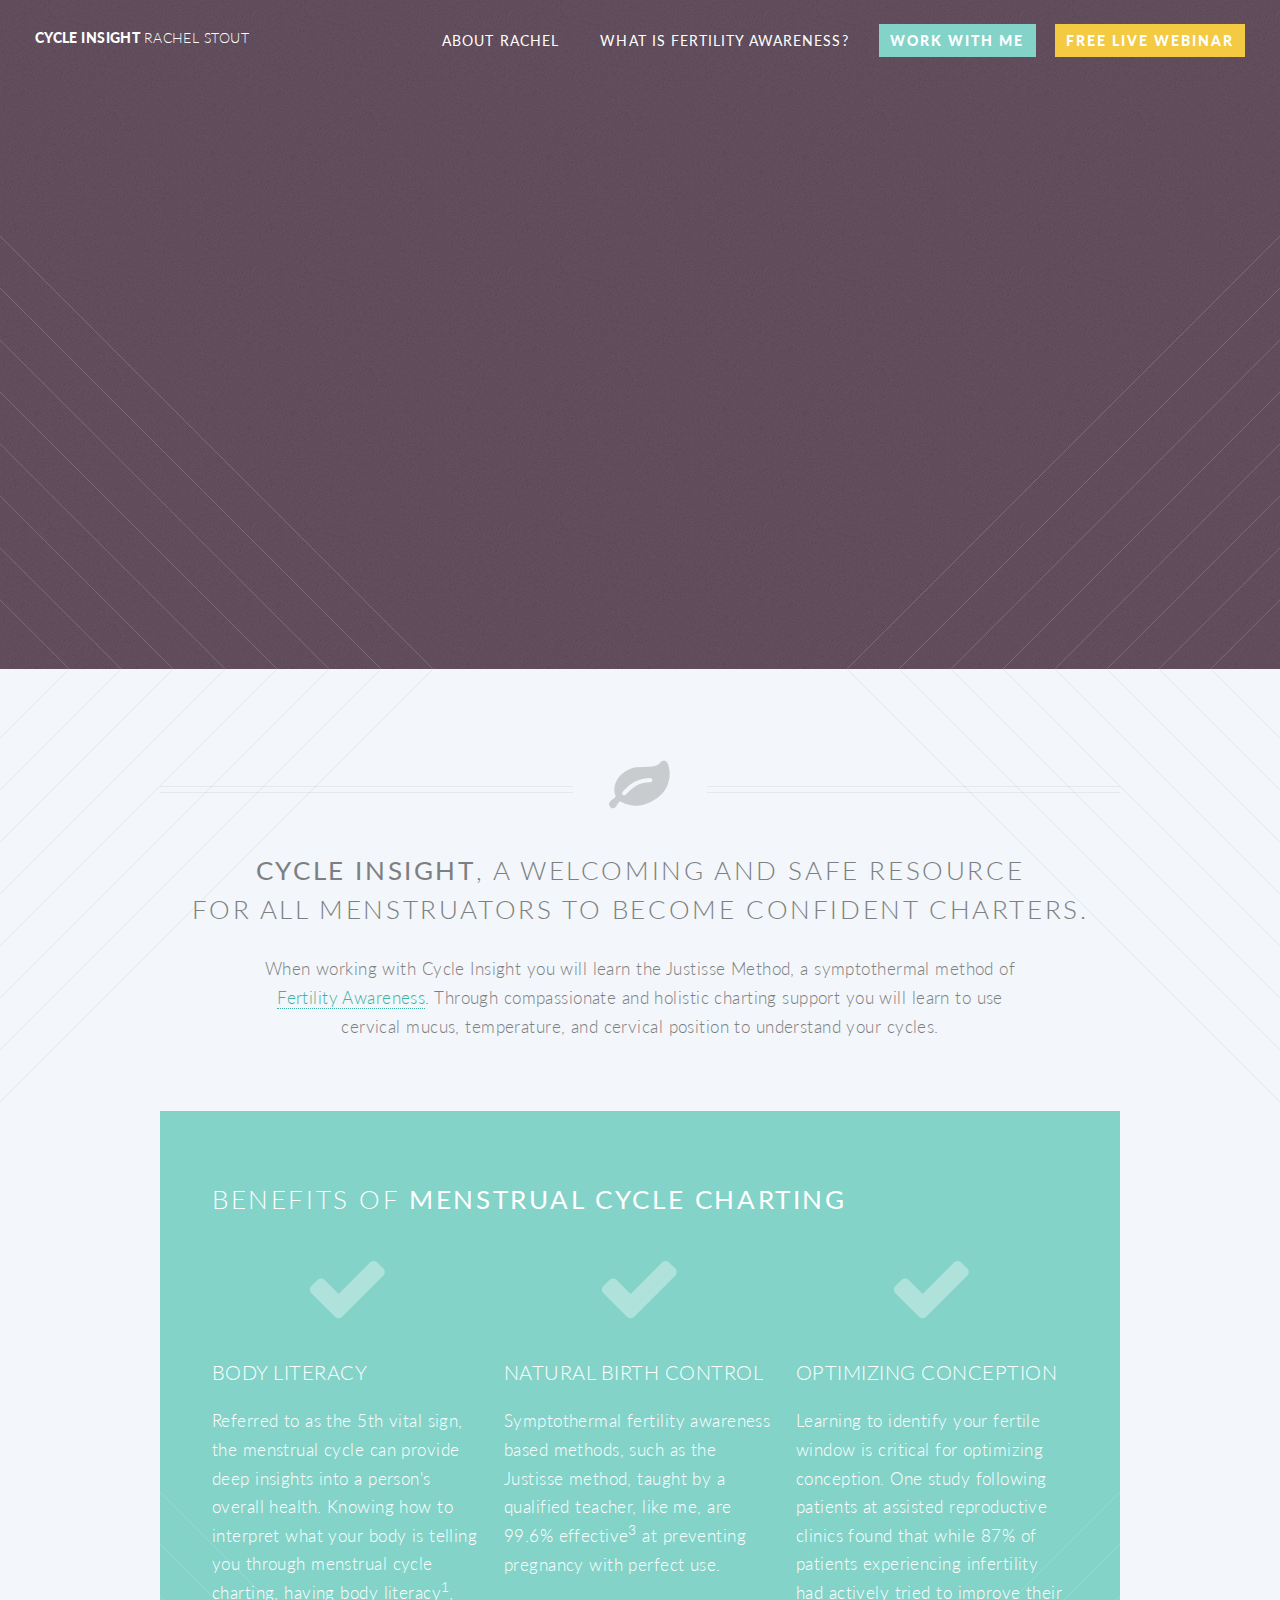
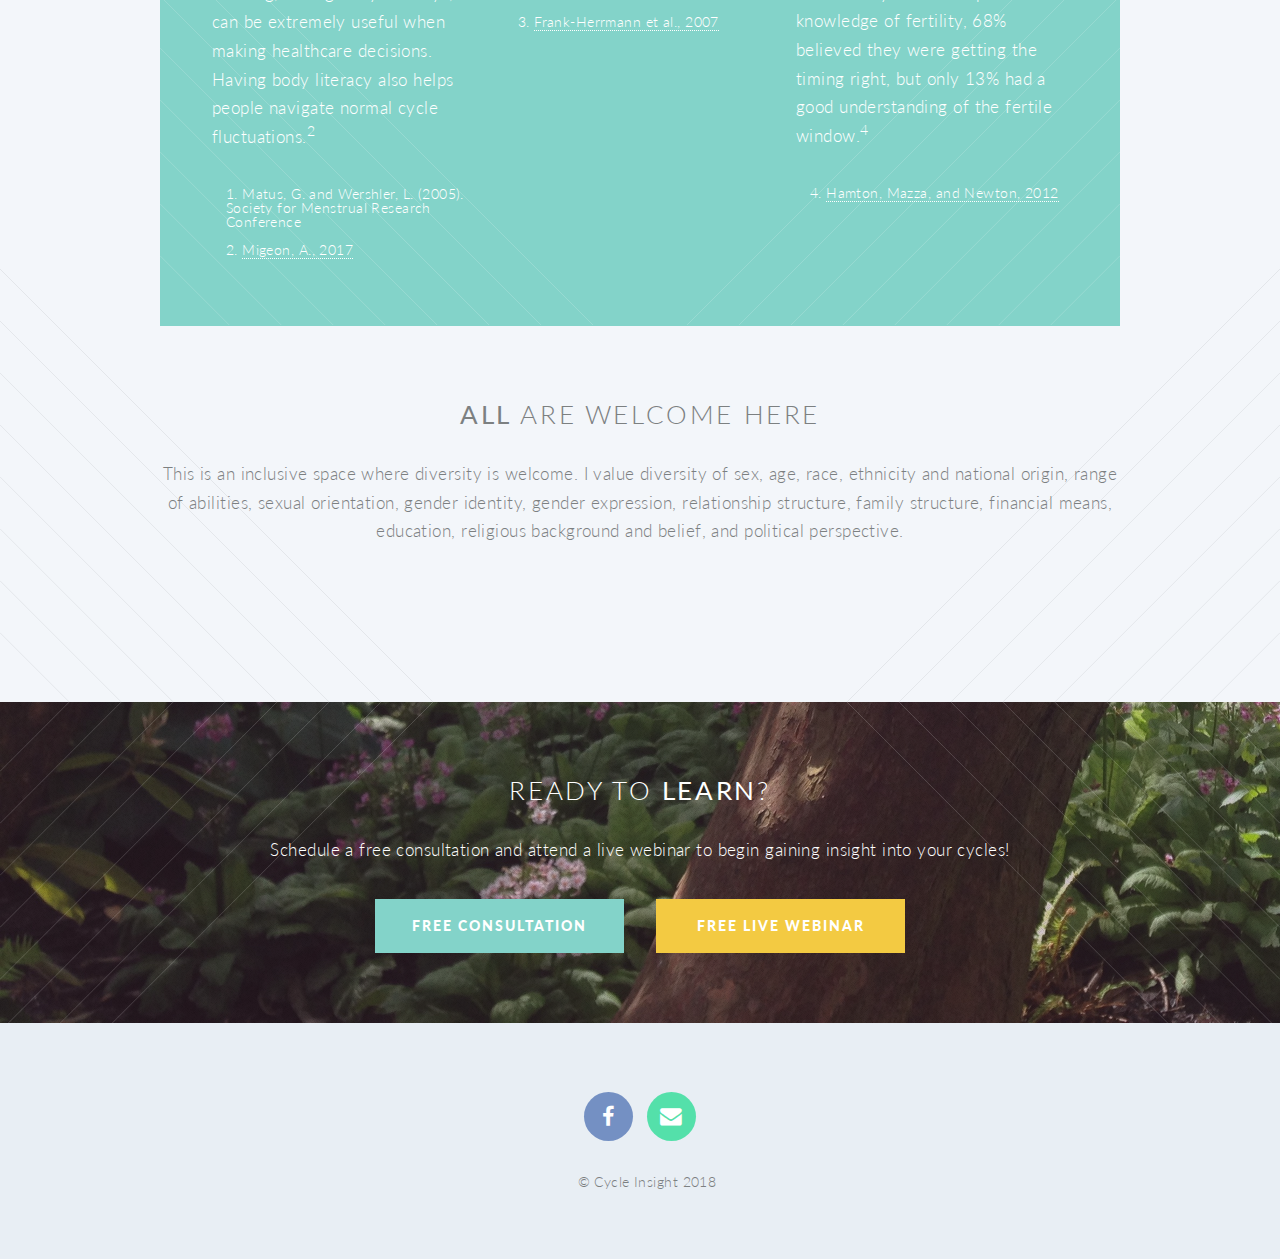
==== commit 0f32ddfe: "Added photos of Rachel" ====
--- a/index.html
+++ b/index.html
@@ -4,7 +4,7 @@
 -->
 <html>
 	<head>
-		<script src="assets/js/gtag.js"></script>
+		<script async src="https://www.googletagmanager.com/gtag/js?id=UA-123490783-1"></script>
 		<title>Cycle Insight</title>
 		<meta charset="utf-8" />
 		<meta name="viewport" content="width=device-width, initial-scale=1, user-scalable=no" />
@@ -28,7 +28,7 @@
 				</header>
 
 			<!-- Banner -->
-				<section id="banner" style="background-image: url('assets/css/images/light-bl.svg'), url('assets/css/images/light-br.svg'), url('assets/css/images/overlay.png'), url('images/rhodie.JPG'); background-position: bottom left, bottom right, top left, top center;">
+				<section id="banner" style="background-image: url('assets/css/images/light-bl.svg'), url('assets/css/images/light-br.svg'), url('assets/css/images/overlay.png'), url('images/indexbanner.jpg'); background-position: bottom left, bottom right, top left, bottom center;">
 
 					<!--
 						".inner" is set up as an inline-block so it automatically expands
--- a/assets/css/main.css
+++ b/assets/css/main.css
@@ -2557,7 +2557,7 @@
 		background-size: 25em, 25em, auto, cover;
 		color: #fff;
 		cursor: default;
-		padding: 6em 0;
+		padding: 8em 0;
 		text-align: center;
 	}
 
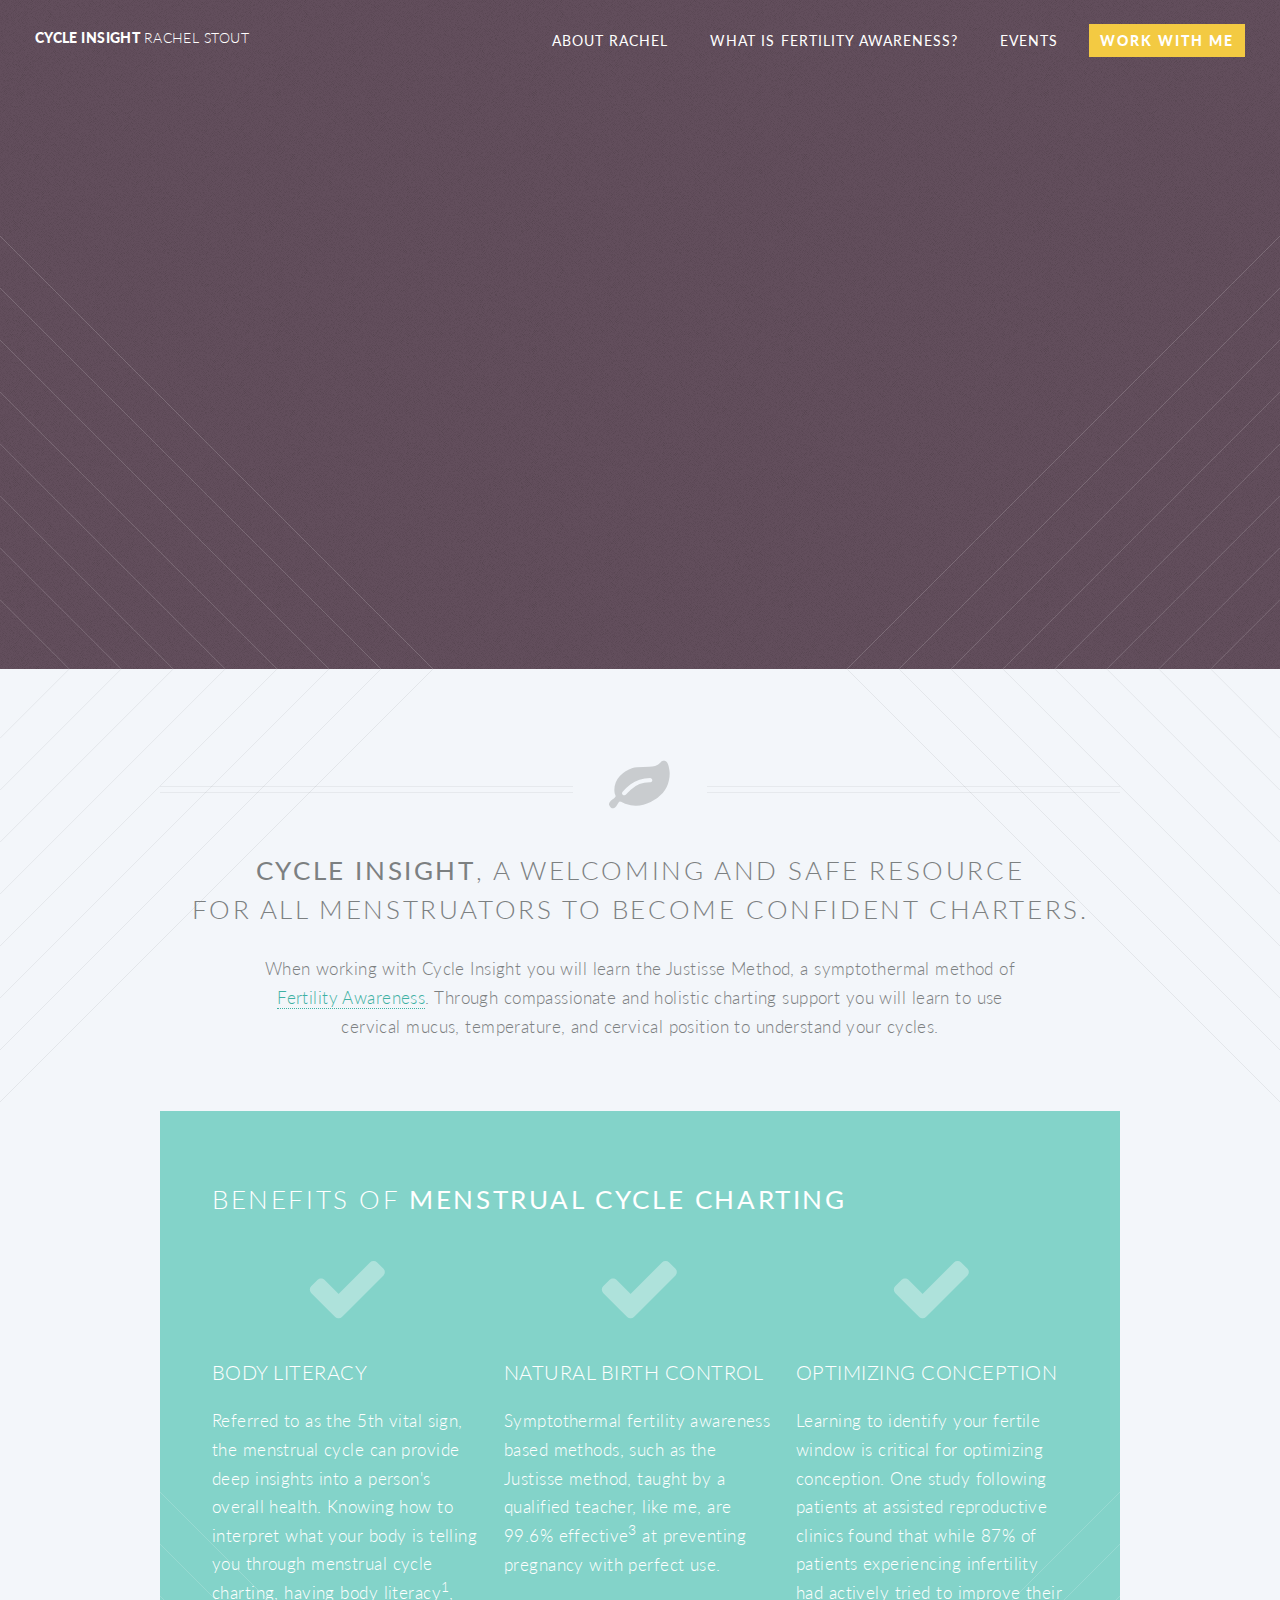
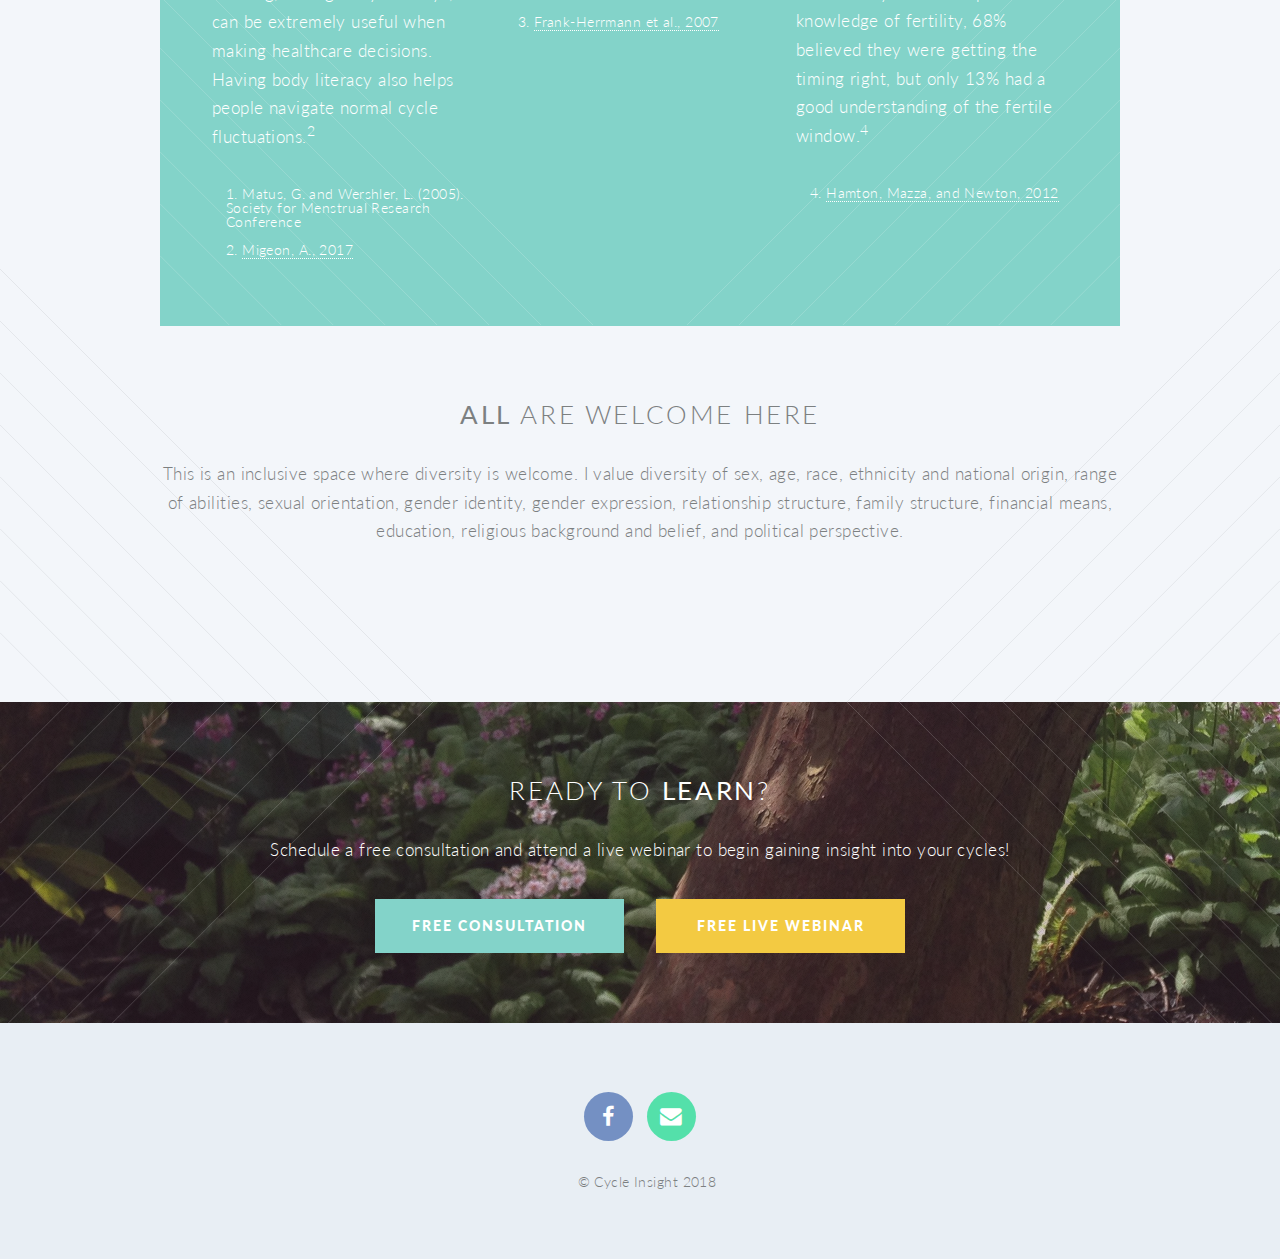
==== commit 128afa38: "Added events to page menus" ====
--- a/index.html
+++ b/index.html
@@ -21,14 +21,14 @@
 						<ul>
 							<li class="current"><a href="about-rachel.html">About Rachel</a></li>
 							<li class="current"><a href="fertility-awareness.html">What is Fertility Awareness?</a></li>
-							<li><a href="work-with-me.html" class="button primary">Work with Me</a></li>
-							<li><a href="webinar.html" class="button promo">Free Live Webinar</a></li>
+							<li class="current"><a href="events.html">Events</a></li>
+							<li><a href="work-with-me.html" class="button promo">Work with Me</a></li>
 						</ul>
 					</nav>
 				</header>
 
 			<!-- Banner -->
-				<section id="banner" style="background-image: url('assets/css/images/light-bl.svg'), url('assets/css/images/light-br.svg'), url('assets/css/images/overlay.png'), url('images/indexbanner.jpg'); background-position: bottom left, bottom right, top left, bottom center;">
+				<section id="banner" style="background-image: url('assets/css/images/light-bl.svg'), url('assets/css/images/light-br.svg'), url('assets/css/images/overlay.png'), url('images/indexbanner.jpg'); background-position: bottom left, bottom right, top left, bottom right;">
 
 					<!--
 						".inner" is set up as an inline-block so it automatically expands
@@ -163,7 +163,7 @@
 				<footer id="footer">
 
 					<ul class="icons">
-						<li><a href="#" class="icon circle fa-facebook"><span class="label">Facebook</span></a></li>
+						<li><a href="https://www.facebook.com/CycleInsight/" class="icon circle fa-facebook"><span class="label">Facebook</span></a></li>
 						<li><a href="contact.html" class="icon circle fa-envelope"><span class="label">Envelope</span></a></li>
 					</ul>
 
